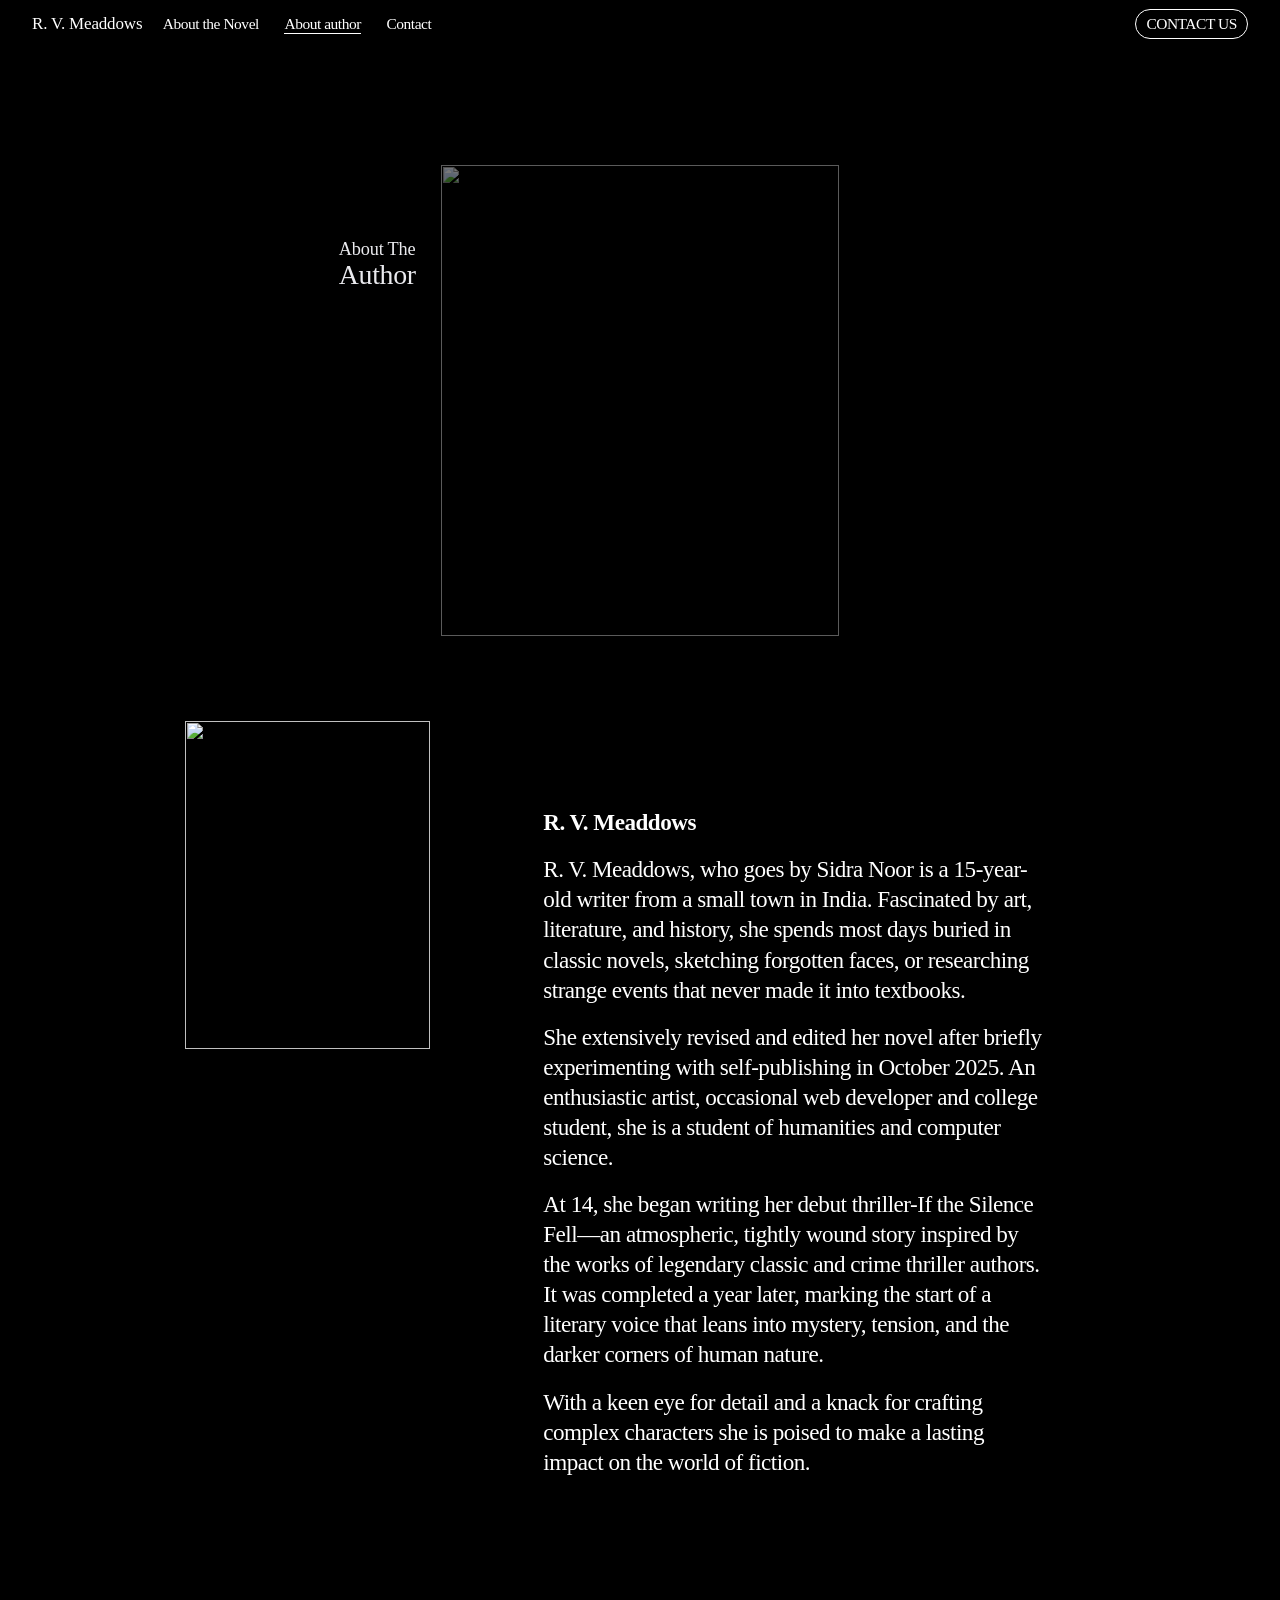
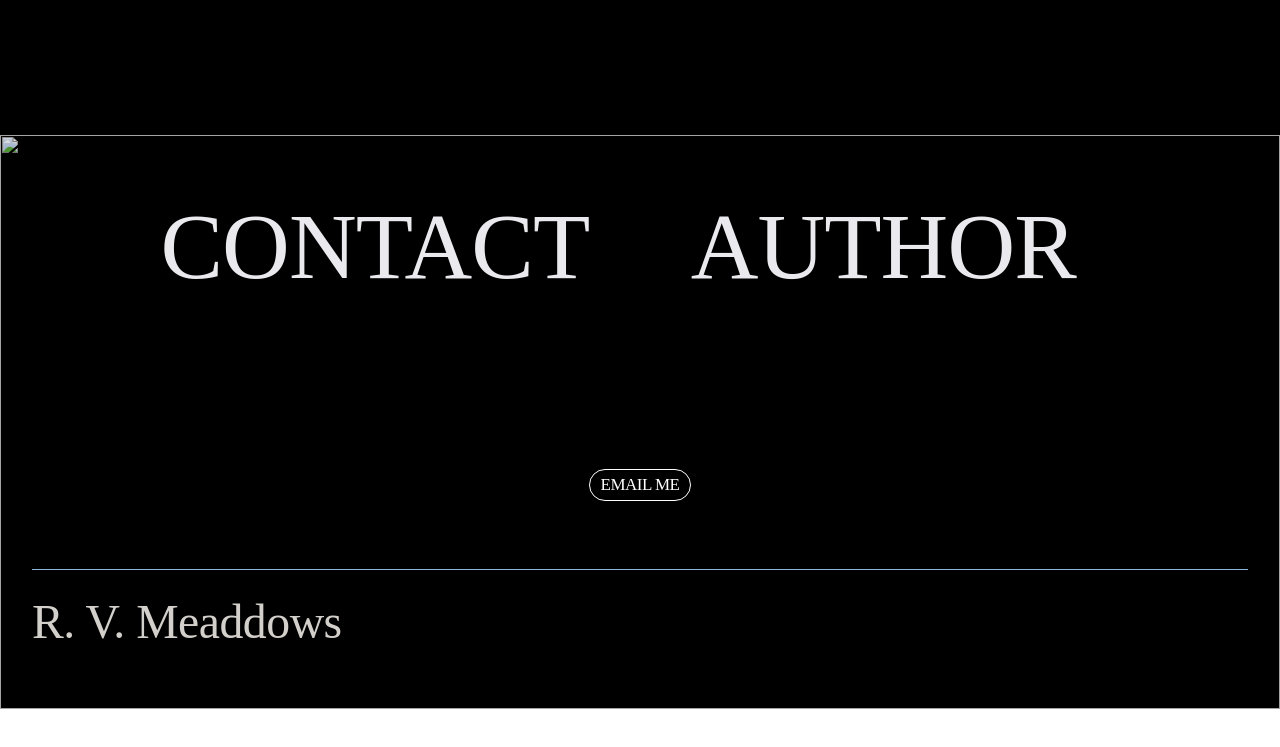
==== About The Author — R. V. Meaddows.html @ 3643cfd2 "Add files via upload" ====
<!DOCTYPE html>
<!-- saved from url=(0014)about:internet -->
<html xmlns:og="http://opengraphprotocol.org/schema/" xmlns:fb="http://www.facebook.com/2008/fbml" lang="en-US" class="yui3-js-enabled js flexbox canvas canvastext webgl no-touch hashchange history draganddrop rgba hsla multiplebgs backgroundsize borderimage borderradius boxshadow textshadow opacity cssanimations csscolumns cssgradients cssreflections csstransforms no-csstransforms3d csstransitions video audio svg inlinesvg svgclippaths" style="scroll-behavior: smooth;"><head><meta http-equiv="Content-Type" content="text/html; charset=UTF-8">
    <meta http-equiv="X-UA-Compatible" content="IE=edge,chrome=1">
    <meta name="viewport" content="width=device-width, initial-scale=1">
    <!-- This is Squarespace. --><!-- rvmeaddows -->
<!--<base href="">--><base href=".">

<title>About The Author — R. V. Meaddows</title>
<meta http-equiv="Accept-CH" content="Sec-CH-UA-Platform-Version, Sec-CH-UA-Model"><link rel="icon" type="image/x-icon" href="https://assets.squarespace.com/universal/default-favicon.ico">
<link rel="canonical" href="https://rvmeaddows.squarespace.com/about">
<meta property="og:site_name" content="R. V. Meaddows">
<meta property="og:title" content="About The Author — R. V. Meaddows">
<meta property="og:url" content="https://rvmeaddows.squarespace.com/about">
<meta property="og:type" content="website">
<meta itemprop="name" content="About The Author — R. V. Meaddows">
<meta itemprop="url" content="https://rvmeaddows.squarespace.com/about">
<meta name="twitter:title" content="About The Author — R. V. Meaddows">
<meta name="twitter:url" content="https://rvmeaddows.squarespace.com/about">
<meta name="twitter:card" content="summary">
<meta name="description" content="">
<link rel="preconnect" href="https://images.squarespace-cdn.com/">
<link rel="preconnect" href="https://fonts.gstatic.com/" crossorigin="">
<link rel="stylesheet" href="./About The Author — R. V. Meaddows_files/css2"><script type="text/javascript" crossorigin="anonymous" defer="true" nomodule="nomodule" src="./About The Author — R. V. Meaddows_files/legacy.js.download"></script>
<script type="text/javascript" crossorigin="anonymous" defer="true" src="./About The Author — R. V. Meaddows_files/modern.js.download"></script>
<script data-name="static-context">Static = window.Static || {}; Static.SQUARESPACE_CONTEXT = {"betaFeatureFlags":["nested_categories","enable_form_submission_trigger","scripts_defer","supports_versioned_template_assets","campaigns_import_discounts","output_template_css_assets","campaigns_discount_section_in_blasts","campaigns_thumbnail_layout","i18n_beta_website_locales","enable_modernized_pdp_m3_layout_ux","campaigns_table_v2","enable_modernized_pdp_m3_fluid","marketing_landing_page","modernized-pdp-m2-enabled","contacts_and_campaigns_redesign","override_block_styles","campaigns_discount_section_in_automations","member_areas_feature","campaigns_merch_state","campaigns_new_image_layout_picker","new_stacked_index","marketing_automations"],"facebookAppId":"314192535267336","facebookApiVersion":"v6.0","rollups":{"squarespace-announcement-bar":{"js":"//assets.squarespace.com/universal/scripts-compressed/announcement-bar-87bfd7a3221d88fc-min.en-US.js"},"squarespace-audio-player":{"css":"//assets.squarespace.com/universal/styles-compressed/audio-player-b05f5197a871c566-min.en-US.css","js":"//assets.squarespace.com/universal/scripts-compressed/audio-player-f7e80bb3a7e9cfbd-min.en-US.js"},"squarespace-blog-collection-list":{"css":"//assets.squarespace.com/universal/styles-compressed/blog-collection-list-b4046463b72f34e2-min.en-US.css","js":"//assets.squarespace.com/universal/scripts-compressed/blog-collection-list-fb4a5f856eddb4ac-min.en-US.js"},"squarespace-calendar-block-renderer":{"css":"//assets.squarespace.com/universal/styles-compressed/calendar-block-renderer-c3fef2a497c8e56b-min.en-US.css","js":"//assets.squarespace.com/universal/scripts-compressed/calendar-block-renderer-752ee38470f0c137-min.en-US.js"},"squarespace-chartjs-helpers":{"css":"//assets.squarespace.com/universal/styles-compressed/chartjs-helpers-96b256171ee039c1-min.en-US.css","js":"//assets.squarespace.com/universal/scripts-compressed/chartjs-helpers-b23769aeadd98d77-min.en-US.js"},"squarespace-comments":{"css":"//assets.squarespace.com/universal/styles-compressed/comments-21defa1a58e2341e-min.en-US.css","js":"//assets.squarespace.com/universal/scripts-compressed/comments-100bdb6d1c7e8d69-min.en-US.js"},"squarespace-custom-css-popup":{"css":"//assets.squarespace.com/universal/styles-compressed/custom-css-popup-911cc892f1acc294-min.en-US.css","js":"//assets.squarespace.com/universal/scripts-compressed/custom-css-popup-9dad469adb0e82df-min.en-US.js"},"squarespace-dialog":{"css":"//assets.squarespace.com/universal/styles-compressed/dialog-86aacd645d83874c-min.en-US.css","js":"//assets.squarespace.com/universal/scripts-compressed/dialog-044a86cf3fe8db6b-min.en-US.js"},"squarespace-events-collection":{"css":"//assets.squarespace.com/universal/styles-compressed/events-collection-c3fef2a497c8e56b-min.en-US.css","js":"//assets.squarespace.com/universal/scripts-compressed/events-collection-9ff81a33cbace009-min.en-US.js"},"squarespace-form-rendering-utils":{"js":"//assets.squarespace.com/universal/scripts-compressed/form-rendering-utils-d2ff8cf2917d8930-min.en-US.js"},"squarespace-forms":{"css":"//assets.squarespace.com/universal/styles-compressed/forms-0afd3c6ac30bbab1-min.en-US.css","js":"//assets.squarespace.com/universal/scripts-compressed/forms-72bd86b5aedf70a4-min.en-US.js"},"squarespace-gallery-collection-list":{"css":"//assets.squarespace.com/universal/styles-compressed/gallery-collection-list-b4046463b72f34e2-min.en-US.css","js":"//assets.squarespace.com/universal/scripts-compressed/gallery-collection-list-f90d07b3ccceb8ac-min.en-US.js"},"squarespace-image-zoom":{"css":"//assets.squarespace.com/universal/styles-compressed/image-zoom-b4046463b72f34e2-min.en-US.css","js":"//assets.squarespace.com/universal/scripts-compressed/image-zoom-0f65b0c47fad254a-min.en-US.js"},"squarespace-pinterest":{"css":"//assets.squarespace.com/universal/styles-compressed/pinterest-b4046463b72f34e2-min.en-US.css","js":"//assets.squarespace.com/universal/scripts-compressed/pinterest-d465de0b85735ab8-min.en-US.js"},"squarespace-popup-overlay":{"css":"//assets.squarespace.com/universal/styles-compressed/popup-overlay-b742b752f5880972-min.en-US.css","js":"//assets.squarespace.com/universal/scripts-compressed/popup-overlay-94a735977e264bd5-min.en-US.js"},"squarespace-product-quick-view":{"css":"//assets.squarespace.com/universal/styles-compressed/product-quick-view-0afd3c6ac30bbab1-min.en-US.css","js":"//assets.squarespace.com/universal/scripts-compressed/product-quick-view-806e4fff71b9f439-min.en-US.js"},"squarespace-products-collection-item-v2":{"css":"//assets.squarespace.com/universal/styles-compressed/products-collection-item-v2-b4046463b72f34e2-min.en-US.css","js":"//assets.squarespace.com/universal/scripts-compressed/products-collection-item-v2-078b5a9f44016730-min.en-US.js"},"squarespace-products-collection-list-v2":{"css":"//assets.squarespace.com/universal/styles-compressed/products-collection-list-v2-b4046463b72f34e2-min.en-US.css","js":"//assets.squarespace.com/universal/scripts-compressed/products-collection-list-v2-4b1af00270c05176-min.en-US.js"},"squarespace-search-page":{"css":"//assets.squarespace.com/universal/styles-compressed/search-page-90a67fc09b9b32c6-min.en-US.css","js":"//assets.squarespace.com/universal/scripts-compressed/search-page-da855d264706aef2-min.en-US.js"},"squarespace-search-preview":{"js":"//assets.squarespace.com/universal/scripts-compressed/search-preview-3efa10ac0576fc37-min.en-US.js"},"squarespace-simple-liking":{"css":"//assets.squarespace.com/universal/styles-compressed/simple-liking-701bf8bbc05ec6aa-min.en-US.css","js":"//assets.squarespace.com/universal/scripts-compressed/simple-liking-fbff02ea9bfd525d-min.en-US.js"},"squarespace-social-buttons":{"css":"//assets.squarespace.com/universal/styles-compressed/social-buttons-95032e5fa98e47a5-min.en-US.css","js":"//assets.squarespace.com/universal/scripts-compressed/social-buttons-f27ec58e4c4f5327-min.en-US.js"},"squarespace-tourdates":{"css":"//assets.squarespace.com/universal/styles-compressed/tourdates-b4046463b72f34e2-min.en-US.css","js":"//assets.squarespace.com/universal/scripts-compressed/tourdates-5e7c4f76175cc5da-min.en-US.js"},"squarespace-website-overlays-manager":{"css":"//assets.squarespace.com/universal/styles-compressed/website-overlays-manager-07ea5a4e004e6710-min.en-US.css","js":"//assets.squarespace.com/universal/scripts-compressed/website-overlays-manager-3cc0cfe5e75f993a-min.en-US.js"}},"pageType":2,"website":{"id":"6a0d3cf331411f264aa30feb","identifier":"rvmeaddows","websiteType":1,"contentModifiedOn":1779265908626,"cloneable":false,"hasBeenCloneable":false,"siteStatus":{},"language":"en-US","translationLocale":"en-US","formattingLocale":"en-US","timeZone":"Asia/Kolkata","machineTimeZoneOffset":19800000,"timeZoneOffset":19800000,"timeZoneAbbr":"IST","siteTitle":"R. V. Meaddows","fullSiteTitle":"About The Author \u2014 R. V. Meaddows","siteDescription":"","shareButtonOptions":{"6":true,"2":true,"3":true,"4":true,"8":true,"7":true,"1":true},"authenticUrl":"https://rvmeaddows.squarespace.com","internalUrl":"https://rvmeaddows.squarespace.com","baseUrl":"https://rvmeaddows.squarespace.com","sslSetting":3,"isHstsEnabled":true,"typekitId":"","statsMigrated":false,"imageMetadataProcessingEnabled":false,"screenshotId":"a03391479beb22531c673245b988f085d2c297f1ae5dd67f9457ff44f0fc0309","captchaSettings":{"enabledForDonations":false},"showOwnerLogin":false},"websiteSettings":{"id":"6a0d3cf331411f264aa30fee","websiteId":"6a0d3cf331411f264aa30feb","subjects":[],"country":"IN","state":"UK","simpleLikingEnabled":true,"mobileInfoBarSettings":{"isContactEmailEnabled":false,"isContactPhoneNumberEnabled":false,"isLocationEnabled":false,"isBusinessHoursEnabled":false},"announcementBarSettings":{},"commentLikesAllowed":true,"commentAnonAllowed":true,"commentThreaded":true,"commentApprovalRequired":false,"commentAvatarsOn":true,"commentSortType":2,"commentFlagThreshold":0,"commentFlagsAllowed":true,"commentEnableByDefault":true,"commentDisableAfterDaysDefault":0,"disqusShortname":"","commentsEnabled":false,"storeSettings":{"returnPolicy":null,"termsOfService":null,"privacyPolicy":null,"expressCheckout":false,"continueShoppingLinkUrl":"/","useLightCart":false,"showNoteField":false,"shippingCountryDefaultValue":"US","billToShippingDefaultValue":false,"showShippingPhoneNumber":true,"isShippingPhoneRequired":false,"showBillingPhoneNumber":true,"isBillingPhoneRequired":false,"currenciesSupported":["USD","CAD","GBP","AUD","EUR","CHF","NOK","SEK","DKK","NZD","SGD","MXN","HKD","CZK","ILS","MYR","RUB","PHP","PLN","THB","BRL","ARS","COP","IDR","INR","JPY","ZAR","KRW"],"defaultCurrency":"USD","selectedCurrency":"INR","measurementStandard":1,"showCustomCheckoutForm":false,"checkoutPageMarketingOptInEnabled":true,"enableMailingListOptInByDefault":false,"sameAsRetailLocation":false,"merchandisingSettings":{"scarcityEnabledOnProductItems":false,"scarcityEnabledOnProductBlocks":false,"scarcityMessageType":"DEFAULT_SCARCITY_MESSAGE","scarcityThreshold":10,"multipleQuantityAllowedForServices":true,"restockNotificationsEnabled":false,"restockNotificationsMailingListSignUpEnabled":false,"relatedProductsEnabled":false,"relatedProductsOrdering":"random","soldOutVariantsDropdownDisabled":false,"productComposerOptedIn":false,"productComposerABTestOptedOut":false,"productReviewsEnabled":false},"minimumOrderSubtotalEnabled":false,"minimumOrderSubtotal":{"currency":"INR","value":"0.00"},"addToCartConfirmationType":2,"isLive":false,"multipleQuantityAllowedForServices":true},"useEscapeKeyToLogin":false,"ssBadgeType":1,"ssBadgePosition":4,"ssBadgeVisibility":1,"ssBadgeDevices":1,"pinterestOverlayOptions":{"mode":"disabled"},"userAccountsSettings":{"loginAllowed":true,"signupAllowed":true}},"cookieSettings":{"isCookieBannerEnabled":false,"isRestrictiveCookiePolicyEnabled":false,"cookieBannerText":"","cookieBannerTheme":"","cookieBannerVariant":"","cookieBannerPosition":"","cookieBannerCtaVariant":"","cookieBannerCtaText":"","cookieBannerAcceptType":"OPT_IN","cookieBannerOptOutCtaText":"","cookieBannerHasOptOut":false,"cookieBannerHasManageCookies":true,"cookieBannerManageCookiesLabel":"","cookieBannerSavedPreferencesText":"","cookieBannerSavedPreferencesLayout":"PILL"},"websiteCloneable":false,"collection":{"title":"About The Author","id":"6a0d3cf431411f264aa3109b","fullUrl":"/about","type":10,"permissionType":1},"subscribed":false,"appDomain":"squarespace.com","templateTweakable":true,"tweakJSON":{"form-use-theme-colors":"true","header-logo-height":"58px","header-mobile-logo-max-height":"30px","header-vert-padding":"0.7vw","header-width":"Full","maxPageWidth":"1800px","mobile-header-vert-padding":"2.3vw","pagePadding":"2.5vw","tweak-blog-alternating-side-by-side-image-aspect-ratio":"1:1 Square","tweak-blog-alternating-side-by-side-image-spacing":"6%","tweak-blog-alternating-side-by-side-meta-spacing":"20px","tweak-blog-alternating-side-by-side-primary-meta":"Categories","tweak-blog-alternating-side-by-side-read-more-spacing":"20px","tweak-blog-alternating-side-by-side-secondary-meta":"Date","tweak-blog-basic-grid-columns":"2","tweak-blog-basic-grid-image-aspect-ratio":"3:2 Standard","tweak-blog-basic-grid-image-spacing":"20px","tweak-blog-basic-grid-meta-spacing":"10px","tweak-blog-basic-grid-primary-meta":"Date","tweak-blog-basic-grid-read-more-spacing":"20px","tweak-blog-basic-grid-secondary-meta":"Categories","tweak-blog-item-custom-width":"75","tweak-blog-item-show-author-profile":"false","tweak-blog-item-width":"Medium","tweak-blog-masonry-columns":"2","tweak-blog-masonry-horizontal-spacing":"30px","tweak-blog-masonry-image-spacing":"20px","tweak-blog-masonry-meta-spacing":"20px","tweak-blog-masonry-primary-meta":"Categories","tweak-blog-masonry-read-more-spacing":"20px","tweak-blog-masonry-secondary-meta":"Date","tweak-blog-masonry-vertical-spacing":"30px","tweak-blog-side-by-side-image-aspect-ratio":"1:1 Square","tweak-blog-side-by-side-image-spacing":"6%","tweak-blog-side-by-side-meta-spacing":"20px","tweak-blog-side-by-side-primary-meta":"Categories","tweak-blog-side-by-side-read-more-spacing":"20px","tweak-blog-side-by-side-secondary-meta":"Date","tweak-blog-single-column-image-spacing":"50px","tweak-blog-single-column-meta-spacing":"0px","tweak-blog-single-column-primary-meta":"Date","tweak-blog-single-column-read-more-spacing":"0px","tweak-blog-single-column-secondary-meta":"Categories","tweak-events-stacked-show-thumbnails":"true","tweak-events-stacked-thumbnail-size":"3:2 Standard","tweak-fixed-header":"false","tweak-fixed-header-style":"Basic","tweak-global-animations-animation-curve":"ease","tweak-global-animations-animation-delay":"0.1s","tweak-global-animations-animation-duration":"0.1s","tweak-global-animations-animation-style":"fade","tweak-global-animations-animation-type":"none","tweak-global-animations-complexity-level":"detailed","tweak-global-animations-enabled":"false","tweak-portfolio-grid-basic-custom-height":"50","tweak-portfolio-grid-overlay-custom-height":"50","tweak-portfolio-hover-follow-acceleration":"10%","tweak-portfolio-hover-follow-animation-duration":"Fast","tweak-portfolio-hover-follow-animation-type":"Fade","tweak-portfolio-hover-follow-delimiter":"Bullet","tweak-portfolio-hover-follow-front":"false","tweak-portfolio-hover-follow-layout":"Inline","tweak-portfolio-hover-follow-size":"50","tweak-portfolio-hover-follow-text-spacing-x":"1.5","tweak-portfolio-hover-follow-text-spacing-y":"1.5","tweak-portfolio-hover-static-animation-duration":"Fast","tweak-portfolio-hover-static-animation-type":"Fade","tweak-portfolio-hover-static-delimiter":"Hyphen","tweak-portfolio-hover-static-front":"true","tweak-portfolio-hover-static-layout":"Inline","tweak-portfolio-hover-static-size":"50","tweak-portfolio-hover-static-text-spacing-x":"1.5","tweak-portfolio-hover-static-text-spacing-y":"1.5","tweak-portfolio-index-background-animation-duration":"Medium","tweak-portfolio-index-background-animation-type":"Fade","tweak-portfolio-index-background-custom-height":"50","tweak-portfolio-index-background-delimiter":"None","tweak-portfolio-index-background-height":"Large","tweak-portfolio-index-background-horizontal-alignment":"Center","tweak-portfolio-index-background-link-format":"Stacked","tweak-portfolio-index-background-persist":"false","tweak-portfolio-index-background-vertical-alignment":"Middle","tweak-portfolio-index-background-width":"Full","tweak-transparent-header":"true"},"templateId":"5c5a519771c10ba3470d8101","templateVersion":"7.1","pageFeatures":[1,2,4],"gmRenderKey":"QUl6YVN5Q0JUUk9xNkx1dkZfSUUxcjQ2LVQ0QWVUU1YtMGQ3bXk4","templateScriptsRootUrl":"https://static1.squarespace.com/static/vta/5c5a519771c10ba3470d8101/scripts/","impersonatedSession":false,"tzData":{"zones":[[330,null,"IST",null]],"rules":{}},"showAnnouncementBar":false,"recaptchaEnterpriseContext":{"recaptchaEnterpriseSiteKey":"6LdDFQwjAAAAAPigEvvPgEVbb7QBm-TkVJdDTlAv"},"i18nContext":{"timeZoneData":{"id":"Asia/Kolkata","name":"India Standard Time"}},"env":"PRODUCTION","visitorFormContext":{"formFieldFormats":{"countries":[{"name":"Afghanistan","code":"AF","phoneCode":"+93"},{"name":"\u00C5land Islands","code":"AX","phoneCode":"+358"},{"name":"Albania","code":"AL","phoneCode":"+355"},{"name":"Algeria","code":"DZ","phoneCode":"+213"},{"name":"American Samoa","code":"AS","phoneCode":"+1"},{"name":"Andorra","code":"AD","phoneCode":"+376"},{"name":"Angola","code":"AO","phoneCode":"+244"},{"name":"Anguilla","code":"AI","phoneCode":"+1"},{"name":"Antigua & Barbuda","code":"AG","phoneCode":"+1"},{"name":"Argentina","code":"AR","phoneCode":"+54"},{"name":"Armenia","code":"AM","phoneCode":"+374"},{"name":"Aruba","code":"AW","phoneCode":"+297"},{"name":"Ascension Island","code":"AC","phoneCode":"+247"},{"name":"Australia","code":"AU","phoneCode":"+61"},{"name":"Austria","code":"AT","phoneCode":"+43"},{"name":"Azerbaijan","code":"AZ","phoneCode":"+994"},{"name":"Bahamas","code":"BS","phoneCode":"+1"},{"name":"Bahrain","code":"BH","phoneCode":"+973"},{"name":"Bangladesh","code":"BD","phoneCode":"+880"},{"name":"Barbados","code":"BB","phoneCode":"+1"},{"name":"Belarus","code":"BY","phoneCode":"+375"},{"name":"Belgium","code":"BE","phoneCode":"+32"},{"name":"Belize","code":"BZ","phoneCode":"+501"},{"name":"Benin","code":"BJ","phoneCode":"+229"},{"name":"Bermuda","code":"BM","phoneCode":"+1"},{"name":"Bhutan","code":"BT","phoneCode":"+975"},{"name":"Bolivia","code":"BO","phoneCode":"+591"},{"name":"Bosnia & Herzegovina","code":"BA","phoneCode":"+387"},{"name":"Botswana","code":"BW","phoneCode":"+267"},{"name":"Brazil","code":"BR","phoneCode":"+55"},{"name":"British Indian Ocean Territory","code":"IO","phoneCode":"+246"},{"name":"British Virgin Islands","code":"VG","phoneCode":"+1"},{"name":"Brunei","code":"BN","phoneCode":"+673"},{"name":"Bulgaria","code":"BG","phoneCode":"+359"},{"name":"Burkina Faso","code":"BF","phoneCode":"+226"},{"name":"Burundi","code":"BI","phoneCode":"+257"},{"name":"Cambodia","code":"KH","phoneCode":"+855"},{"name":"Cameroon","code":"CM","phoneCode":"+237"},{"name":"Canada","code":"CA","phoneCode":"+1"},{"name":"Cape Verde","code":"CV","phoneCode":"+238"},{"name":"Caribbean Netherlands","code":"BQ","phoneCode":"+599"},{"name":"Cayman Islands","code":"KY","phoneCode":"+1"},{"name":"Central African Republic","code":"CF","phoneCode":"+236"},{"name":"Chad","code":"TD","phoneCode":"+235"},{"name":"Chile","code":"CL","phoneCode":"+56"},{"name":"China","code":"CN","phoneCode":"+86"},{"name":"Christmas Island","code":"CX","phoneCode":"+61"},{"name":"Cocos (Keeling) Islands","code":"CC","phoneCode":"+61"},{"name":"Colombia","code":"CO","phoneCode":"+57"},{"name":"Comoros","code":"KM","phoneCode":"+269"},{"name":"Congo - Brazzaville","code":"CG","phoneCode":"+242"},{"name":"Congo - Kinshasa","code":"CD","phoneCode":"+243"},{"name":"Cook Islands","code":"CK","phoneCode":"+682"},{"name":"Costa Rica","code":"CR","phoneCode":"+506"},{"name":"C\u00F4te d\u2019Ivoire","code":"CI","phoneCode":"+225"},{"name":"Croatia","code":"HR","phoneCode":"+385"},{"name":"Cuba","code":"CU","phoneCode":"+53"},{"name":"Cura\u00E7ao","code":"CW","phoneCode":"+599"},{"name":"Cyprus","code":"CY","phoneCode":"+357"},{"name":"Czechia","code":"CZ","phoneCode":"+420"},{"name":"Denmark","code":"DK","phoneCode":"+45"},{"name":"Djibouti","code":"DJ","phoneCode":"+253"},{"name":"Dominica","code":"DM","phoneCode":"+1"},{"name":"Dominican Republic","code":"DO","phoneCode":"+1"},{"name":"Ecuador","code":"EC","phoneCode":"+593"},{"name":"Egypt","code":"EG","phoneCode":"+20"},{"name":"El Salvador","code":"SV","phoneCode":"+503"},{"name":"Equatorial Guinea","code":"GQ","phoneCode":"+240"},{"name":"Eritrea","code":"ER","phoneCode":"+291"},{"name":"Estonia","code":"EE","phoneCode":"+372"},{"name":"Eswatini","code":"SZ","phoneCode":"+268"},{"name":"Ethiopia","code":"ET","phoneCode":"+251"},{"name":"Falkland Islands","code":"FK","phoneCode":"+500"},{"name":"Faroe Islands","code":"FO","phoneCode":"+298"},{"name":"Fiji","code":"FJ","phoneCode":"+679"},{"name":"Finland","code":"FI","phoneCode":"+358"},{"name":"France","code":"FR","phoneCode":"+33"},{"name":"French Guiana","code":"GF","phoneCode":"+594"},{"name":"French Polynesia","code":"PF","phoneCode":"+689"},{"name":"Gabon","code":"GA","phoneCode":"+241"},{"name":"Gambia","code":"GM","phoneCode":"+220"},{"name":"Georgia","code":"GE","phoneCode":"+995"},{"name":"Germany","code":"DE","phoneCode":"+49"},{"name":"Ghana","code":"GH","phoneCode":"+233"},{"name":"Gibraltar","code":"GI","phoneCode":"+350"},{"name":"Greece","code":"GR","phoneCode":"+30"},{"name":"Greenland","code":"GL","phoneCode":"+299"},{"name":"Grenada","code":"GD","phoneCode":"+1"},{"name":"Guadeloupe","code":"GP","phoneCode":"+590"},{"name":"Guam","code":"GU","phoneCode":"+1"},{"name":"Guatemala","code":"GT","phoneCode":"+502"},{"name":"Guernsey","code":"GG","phoneCode":"+44"},{"name":"Guinea","code":"GN","phoneCode":"+224"},{"name":"Guinea-Bissau","code":"GW","phoneCode":"+245"},{"name":"Guyana","code":"GY","phoneCode":"+592"},{"name":"Haiti","code":"HT","phoneCode":"+509"},{"name":"Honduras","code":"HN","phoneCode":"+504"},{"name":"Hong Kong SAR China","code":"HK","phoneCode":"+852"},{"name":"Hungary","code":"HU","phoneCode":"+36"},{"name":"Iceland","code":"IS","phoneCode":"+354"},{"name":"India","code":"IN","phoneCode":"+91"},{"name":"Indonesia","code":"ID","phoneCode":"+62"},{"name":"Iran","code":"IR","phoneCode":"+98"},{"name":"Iraq","code":"IQ","phoneCode":"+964"},{"name":"Ireland","code":"IE","phoneCode":"+353"},{"name":"Isle of Man","code":"IM","phoneCode":"+44"},{"name":"Israel","code":"IL","phoneCode":"+972"},{"name":"Italy","code":"IT","phoneCode":"+39"},{"name":"Jamaica","code":"JM","phoneCode":"+1"},{"name":"Japan","code":"JP","phoneCode":"+81"},{"name":"Jersey","code":"JE","phoneCode":"+44"},{"name":"Jordan","code":"JO","phoneCode":"+962"},{"name":"Kazakhstan","code":"KZ","phoneCode":"+7"},{"name":"Kenya","code":"KE","phoneCode":"+254"},{"name":"Kiribati","code":"KI","phoneCode":"+686"},{"name":"Kosovo","code":"XK","phoneCode":"+383"},{"name":"Kuwait","code":"KW","phoneCode":"+965"},{"name":"Kyrgyzstan","code":"KG","phoneCode":"+996"},{"name":"Laos","code":"LA","phoneCode":"+856"},{"name":"Latvia","code":"LV","phoneCode":"+371"},{"name":"Lebanon","code":"LB","phoneCode":"+961"},{"name":"Lesotho","code":"LS","phoneCode":"+266"},{"name":"Liberia","code":"LR","phoneCode":"+231"},{"name":"Libya","code":"LY","phoneCode":"+218"},{"name":"Liechtenstein","code":"LI","phoneCode":"+423"},{"name":"Lithuania","code":"LT","phoneCode":"+370"},{"name":"Luxembourg","code":"LU","phoneCode":"+352"},{"name":"Macao SAR China","code":"MO","phoneCode":"+853"},{"name":"Madagascar","code":"MG","phoneCode":"+261"},{"name":"Malawi","code":"MW","phoneCode":"+265"},{"name":"Malaysia","code":"MY","phoneCode":"+60"},{"name":"Maldives","code":"MV","phoneCode":"+960"},{"name":"Mali","code":"ML","phoneCode":"+223"},{"name":"Malta","code":"MT","phoneCode":"+356"},{"name":"Marshall Islands","code":"MH","phoneCode":"+692"},{"name":"Martinique","code":"MQ","phoneCode":"+596"},{"name":"Mauritania","code":"MR","phoneCode":"+222"},{"name":"Mauritius","code":"MU","phoneCode":"+230"},{"name":"Mayotte","code":"YT","phoneCode":"+262"},{"name":"Mexico","code":"MX","phoneCode":"+52"},{"name":"Micronesia","code":"FM","phoneCode":"+691"},{"name":"Moldova","code":"MD","phoneCode":"+373"},{"name":"Monaco","code":"MC","phoneCode":"+377"},{"name":"Mongolia","code":"MN","phoneCode":"+976"},{"name":"Montenegro","code":"ME","phoneCode":"+382"},{"name":"Montserrat","code":"MS","phoneCode":"+1"},{"name":"Morocco","code":"MA","phoneCode":"+212"},{"name":"Mozambique","code":"MZ","phoneCode":"+258"},{"name":"Myanmar (Burma)","code":"MM","phoneCode":"+95"},{"name":"Namibia","code":"NA","phoneCode":"+264"},{"name":"Nauru","code":"NR","phoneCode":"+674"},{"name":"Nepal","code":"NP","phoneCode":"+977"},{"name":"Netherlands","code":"NL","phoneCode":"+31"},{"name":"New Caledonia","code":"NC","phoneCode":"+687"},{"name":"New Zealand","code":"NZ","phoneCode":"+64"},{"name":"Nicaragua","code":"NI","phoneCode":"+505"},{"name":"Niger","code":"NE","phoneCode":"+227"},{"name":"Nigeria","code":"NG","phoneCode":"+234"},{"name":"Niue","code":"NU","phoneCode":"+683"},{"name":"Norfolk Island","code":"NF","phoneCode":"+672"},{"name":"Northern Mariana Islands","code":"MP","phoneCode":"+1"},{"name":"North Korea","code":"KP","phoneCode":"+850"},{"name":"North Macedonia","code":"MK","phoneCode":"+389"},{"name":"Norway","code":"NO","phoneCode":"+47"},{"name":"Oman","code":"OM","phoneCode":"+968"},{"name":"Pakistan","code":"PK","phoneCode":"+92"},{"name":"Palau","code":"PW","phoneCode":"+680"},{"name":"Palestinian Territories","code":"PS","phoneCode":"+970"},{"name":"Panama","code":"PA","phoneCode":"+507"},{"name":"Papua New Guinea","code":"PG","phoneCode":"+675"},{"name":"Paraguay","code":"PY","phoneCode":"+595"},{"name":"Peru","code":"PE","phoneCode":"+51"},{"name":"Philippines","code":"PH","phoneCode":"+63"},{"name":"Poland","code":"PL","phoneCode":"+48"},{"name":"Portugal","code":"PT","phoneCode":"+351"},{"name":"Puerto Rico","code":"PR","phoneCode":"+1"},{"name":"Qatar","code":"QA","phoneCode":"+974"},{"name":"R\u00E9union","code":"RE","phoneCode":"+262"},{"name":"Romania","code":"RO","phoneCode":"+40"},{"name":"Russia","code":"RU","phoneCode":"+7"},{"name":"Rwanda","code":"RW","phoneCode":"+250"},{"name":"Samoa","code":"WS","phoneCode":"+685"},{"name":"San Marino","code":"SM","phoneCode":"+378"},{"name":"S\u00E3o Tom\u00E9 & Pr\u00EDncipe","code":"ST","phoneCode":"+239"},{"name":"Saudi Arabia","code":"SA","phoneCode":"+966"},{"name":"Senegal","code":"SN","phoneCode":"+221"},{"name":"Serbia","code":"RS","phoneCode":"+381"},{"name":"Seychelles","code":"SC","phoneCode":"+248"},{"name":"Sierra Leone","code":"SL","phoneCode":"+232"},{"name":"Singapore","code":"SG","phoneCode":"+65"},{"name":"Sint Maarten","code":"SX","phoneCode":"+1"},{"name":"Slovakia","code":"SK","phoneCode":"+421"},{"name":"Slovenia","code":"SI","phoneCode":"+386"},{"name":"Solomon Islands","code":"SB","phoneCode":"+677"},{"name":"Somalia","code":"SO","phoneCode":"+252"},{"name":"South Africa","code":"ZA","phoneCode":"+27"},{"name":"South Korea","code":"KR","phoneCode":"+82"},{"name":"South Sudan","code":"SS","phoneCode":"+211"},{"name":"Spain","code":"ES","phoneCode":"+34"},{"name":"Sri Lanka","code":"LK","phoneCode":"+94"},{"name":"St. Barth\u00E9lemy","code":"BL","phoneCode":"+590"},{"name":"St. Helena","code":"SH","phoneCode":"+290"},{"name":"St. Kitts & Nevis","code":"KN","phoneCode":"+1"},{"name":"St. Lucia","code":"LC","phoneCode":"+1"},{"name":"St. Martin","code":"MF","phoneCode":"+590"},{"name":"St. Pierre & Miquelon","code":"PM","phoneCode":"+508"},{"name":"St. Vincent & Grenadines","code":"VC","phoneCode":"+1"},{"name":"Sudan","code":"SD","phoneCode":"+249"},{"name":"Suriname","code":"SR","phoneCode":"+597"},{"name":"Svalbard & Jan Mayen","code":"SJ","phoneCode":"+47"},{"name":"Sweden","code":"SE","phoneCode":"+46"},{"name":"Switzerland","code":"CH","phoneCode":"+41"},{"name":"Syria","code":"SY","phoneCode":"+963"},{"name":"Taiwan","code":"TW","phoneCode":"+886"},{"name":"Tajikistan","code":"TJ","phoneCode":"+992"},{"name":"Tanzania","code":"TZ","phoneCode":"+255"},{"name":"Thailand","code":"TH","phoneCode":"+66"},{"name":"Timor-Leste","code":"TL","phoneCode":"+670"},{"name":"Togo","code":"TG","phoneCode":"+228"},{"name":"Tokelau","code":"TK","phoneCode":"+690"},{"name":"Tonga","code":"TO","phoneCode":"+676"},{"name":"Trinidad & Tobago","code":"TT","phoneCode":"+1"},{"name":"Tristan da Cunha","code":"TA","phoneCode":"+290"},{"name":"Tunisia","code":"TN","phoneCode":"+216"},{"name":"T\u00FCrkiye","code":"TR","phoneCode":"+90"},{"name":"Turkmenistan","code":"TM","phoneCode":"+993"},{"name":"Turks & Caicos Islands","code":"TC","phoneCode":"+1"},{"name":"Tuvalu","code":"TV","phoneCode":"+688"},{"name":"U.S. Virgin Islands","code":"VI","phoneCode":"+1"},{"name":"Uganda","code":"UG","phoneCode":"+256"},{"name":"Ukraine","code":"UA","phoneCode":"+380"},{"name":"United Arab Emirates","code":"AE","phoneCode":"+971"},{"name":"United Kingdom","code":"GB","phoneCode":"+44"},{"name":"United States","code":"US","phoneCode":"+1"},{"name":"Uruguay","code":"UY","phoneCode":"+598"},{"name":"Uzbekistan","code":"UZ","phoneCode":"+998"},{"name":"Vanuatu","code":"VU","phoneCode":"+678"},{"name":"Vatican City","code":"VA","phoneCode":"+39"},{"name":"Venezuela","code":"VE","phoneCode":"+58"},{"name":"Vietnam","code":"VN","phoneCode":"+84"},{"name":"Wallis & Futuna","code":"WF","phoneCode":"+681"},{"name":"Western Sahara","code":"EH","phoneCode":"+212"},{"name":"Yemen","code":"YE","phoneCode":"+967"},{"name":"Zambia","code":"ZM","phoneCode":"+260"},{"name":"Zimbabwe","code":"ZW","phoneCode":"+263"}],"initialPhoneFormat":{"id":0,"type":"PHONE_NUMBER","country":"IN","labelLocale":"en-US","fields":[{"type":"FIELD","label":"1","identifier":"1","length":3,"required":false,"metadata":{}},{"type":"SEPARATOR","label":" ","identifier":"Space","length":0,"required":false,"metadata":{}},{"type":"FIELD","label":"2","identifier":"2","length":3,"required":false,"metadata":{}},{"type":"SEPARATOR","label":" ","identifier":"Space","length":0,"required":false,"metadata":{}},{"type":"FIELD","label":"3","identifier":"3","length":3,"required":false,"metadata":{}},{"type":"SEPARATOR","label":" ","identifier":"Space","length":0,"required":false,"metadata":{}},{"type":"FIELD","label":"4","identifier":"4","length":11,"required":false,"metadata":{}}]},"initialNameOrder":"GIVEN_FIRST","initialAddressFormat":{"id":0,"type":"ADDRESS","country":"IN","labelLocale":"en","fields":[{"type":"FIELD","label":"Address Line 1","identifier":"Line1","length":0,"required":true,"metadata":{"autocomplete":"address-line1"}},{"type":"SEPARATOR","label":"\n","identifier":"Newline","length":0,"required":false,"metadata":{}},{"type":"FIELD","label":"Address Line 2","identifier":"Line2","length":0,"required":false,"metadata":{"autocomplete":"address-line2"}},{"type":"SEPARATOR","label":"\n","identifier":"Newline","length":0,"required":false,"metadata":{}},{"type":"FIELD","label":"City","identifier":"City","length":0,"required":true,"metadata":{"autocomplete":"address-level2"}},{"type":"SEPARATOR","label":" ","identifier":"Space","length":0,"required":false,"metadata":{}},{"type":"FIELD","label":"Pin","identifier":"Zip","length":0,"required":true,"metadata":{"autocomplete":"postal-code"}},{"type":"SEPARATOR","label":"\n","identifier":"Newline","length":0,"required":false,"metadata":{}},{"type":"FIELD","label":"State","identifier":"State","length":0,"required":true,"metadata":{"autocomplete":"address-level1"}}]}},"localizedStrings":{"validation":{"noValidSelection":"A valid selection must be made.","invalidUrl":"Must be a valid URL.","stringTooLong":"Value should have a length no longer than {0}.","containsInvalidKey":"{0} contains an invalid key.","invalidTwitterUsername":"Must be a valid Twitter username.","valueOutsideRange":"Value must be in the range {0} to {1}.","invalidPassword":"Passwords should not contain whitespace.","missingRequiredSubfields":"{0} is missing required subfields: {1}","invalidCurrency":"Currency value should be formatted like 1234 or 123.99.","invalidMapSize":"Value should contain exactly {0} elements.","subfieldsRequired":"All fields in {0} are required.","formSubmissionFailed":"Form submission failed. Review the following information: {0}.","invalidCountryCode":"Country code should have an optional plus and up to 4 digits.","invalidDate":"This is not a real date.","required":"{0} is required.","invalidStringLength":"Value should be {0} characters long.","invalidEmail":"Email addresses should follow the format user@domain.com.","invalidListLength":"Value should be {0} elements long.","allEmpty":"Please fill out at least one form field.","missingRequiredQuestion":"Missing a required question.","invalidQuestion":"Contained an invalid question.","captchaFailure":"Captcha validation failed. Please try again.","stringTooShort":"Value should have a length of at least {0}.","invalid":"{0} is not valid.","formErrors":"Form Errors","containsInvalidValue":"{0} contains an invalid value.","invalidUnsignedNumber":"Numbers must contain only digits and no other characters.","invalidName":"Valid names contain only letters, numbers, spaces, ', or - characters."},"submit":"Submit","status":{"title":"{@} Block","learnMore":"Learn more"},"name":{"firstName":"First Name","lastName":"Last Name"},"lightbox":{"openForm":"Open Form"},"likert":{"agree":"Agree","stronglyDisagree":"Strongly Disagree","disagree":"Disagree","stronglyAgree":"Strongly Agree","neutral":"Neutral"},"time":{"am":"AM","second":"Second","pm":"PM","minute":"Minute","amPm":"AM/PM","hour":"Hour"},"notFound":"Form not found.","date":{"yyyy":"YYYY","year":"Year","mm":"MM","day":"Day","month":"Month","dd":"DD"},"phone":{"country":"Country","number":"Number","prefix":"Prefix","areaCode":"Area Code","line":"Line"},"submitError":"Unable to submit form. Please try again later.","address":{"stateProvince":"State/Province","country":"Country","zipPostalCode":"Zip/Postal Code","address2":"Address 2","address1":"Address 1","city":"City"},"email":{"signUp":"Sign up for news and updates"},"required":"(required)","invalidData":"Invalid form data."}}};</script><script type="text/javascript">SQUARESPACE_ROLLUPS = {};</script>
<script>(function(rollups, name) { if (!rollups[name]) { rollups[name] = {}; } rollups[name].js = ["//assets.squarespace.com/universal/scripts-compressed/visitor-site-error-reporter-fdfb276a20173335-min.en-US.js"]; })(SQUARESPACE_ROLLUPS, 'squarespace-visitor_site_error_reporter');</script>
<script crossorigin="anonymous" src="./About The Author — R. V. Meaddows_files/visitor-site-error-reporter-fdfb276a20173335-min.en-US.js.download" defer=""></script><script>(function(rollups, name) { if (!rollups[name]) { rollups[name] = {}; } rollups[name].js = ["//assets.squarespace.com/universal/scripts-compressed/extract-css-runtime-cfc627e79152da6b-min.en-US.js"]; })(SQUARESPACE_ROLLUPS, 'squarespace-extract_css_runtime');</script>
<script crossorigin="anonymous" src="./About The Author — R. V. Meaddows_files/extract-css-runtime-cfc627e79152da6b-min.en-US.js.download" defer=""></script><script>(function(rollups, name) { if (!rollups[name]) { rollups[name] = {}; } rollups[name].js = ["//assets.squarespace.com/universal/scripts-compressed/extract-css-moment-js-vendor-bdf89e58ccd909c7-min.en-US.js"]; })(SQUARESPACE_ROLLUPS, 'squarespace-extract_css_moment_js_vendor');</script>
<script crossorigin="anonymous" src="./About The Author — R. V. Meaddows_files/extract-css-moment-js-vendor-bdf89e58ccd909c7-min.en-US.js.download" defer=""></script><script>(function(rollups, name) { if (!rollups[name]) { rollups[name] = {}; } rollups[name].js = ["//assets.squarespace.com/universal/scripts-compressed/cldr-resource-pack-a48347cd349e6bd9-min.en-US.js"]; })(SQUARESPACE_ROLLUPS, 'squarespace-cldr_resource_pack');</script>
<script crossorigin="anonymous" src="./About The Author — R. V. Meaddows_files/cldr-resource-pack-a48347cd349e6bd9-min.en-US.js.download" defer=""></script><script>(function(rollups, name) { if (!rollups[name]) { rollups[name] = {}; } rollups[name].js = ["//assets.squarespace.com/universal/scripts-compressed/common-vendors-stable-4924be797bc441f5-min.en-US.js"]; })(SQUARESPACE_ROLLUPS, 'squarespace-common_vendors_stable');</script>
<script crossorigin="anonymous" src="./About The Author — R. V. Meaddows_files/common-vendors-stable-4924be797bc441f5-min.en-US.js.download" defer=""></script><script>(function(rollups, name) { if (!rollups[name]) { rollups[name] = {}; } rollups[name].js = ["//assets.squarespace.com/universal/scripts-compressed/common-vendors-ea18abdbfb412d25-min.en-US.js"]; })(SQUARESPACE_ROLLUPS, 'squarespace-common_vendors');</script>
<script crossorigin="anonymous" src="./About The Author — R. V. Meaddows_files/common-vendors-ea18abdbfb412d25-min.en-US.js.download" defer=""></script><script>(function(rollups, name) { if (!rollups[name]) { rollups[name] = {}; } rollups[name].js = ["//assets.squarespace.com/universal/scripts-compressed/common-8d4ae2ea789e4a4b-min.en-US.js"]; })(SQUARESPACE_ROLLUPS, 'squarespace-common');</script>
<script crossorigin="anonymous" src="./About The Author — R. V. Meaddows_files/common-8d4ae2ea789e4a4b-min.en-US.js.download" defer=""></script><script>(function(rollups, name) { if (!rollups[name]) { rollups[name] = {}; } rollups[name].js = ["//assets.squarespace.com/universal/scripts-compressed/user-account-core-e959aec71c5bd42e-min.en-US.js"]; })(SQUARESPACE_ROLLUPS, 'squarespace-user_account_core');</script>
<script crossorigin="anonymous" src="./About The Author — R. V. Meaddows_files/user-account-core-e959aec71c5bd42e-min.en-US.js.download" defer=""></script><script>(function(rollups, name) { if (!rollups[name]) { rollups[name] = {}; } rollups[name].css = ["//assets.squarespace.com/universal/styles-compressed/user-account-core-e58e9701dc8c330e-min.en-US.css"]; })(SQUARESPACE_ROLLUPS, 'squarespace-user_account_core');</script>
<link rel="stylesheet" type="text/css" href="./About The Author — R. V. Meaddows_files/user-account-core-e58e9701dc8c330e-min.en-US.css"><script>(function(rollups, name) { if (!rollups[name]) { rollups[name] = {}; } rollups[name].js = ["//assets.squarespace.com/universal/scripts-compressed/performance-d6b310d97a1a902e-min.en-US.js"]; })(SQUARESPACE_ROLLUPS, 'squarespace-performance');</script>
<script crossorigin="anonymous" src="./About The Author — R. V. Meaddows_files/performance-d6b310d97a1a902e-min.en-US.js.download" defer=""></script><link rel="stylesheet" type="text/css" href="./About The Author — R. V. Meaddows_files/website.components.button.styles.css"><link rel="stylesheet" type="text/css" href="./About The Author — R. V. Meaddows_files/website.components.imageFluid.styles.css"><link rel="stylesheet" type="text/css" href="./About The Author — R. V. Meaddows_files/website.components.html.styles.css"><script defer="" src="./About The Author — R. V. Meaddows_files/image-effect-parallax.js.download"></script><script defer="" src="./About The Author — R. V. Meaddows_files/website.components.imageFluid.visitor.js.download"></script><script defer="" src="./About The Author — R. V. Meaddows_files/9882.js.download"></script><script defer="" src="./About The Author — R. V. Meaddows_files/website.components.imageFluid.shared.constants.js.download"></script><script defer="" src="./About The Author — R. V. Meaddows_files/image-effect-liquid.js.download"></script><script defer="" src="./About The Author — R. V. Meaddows_files/748.js.download"></script><script defer="" src="./About The Author — R. V. Meaddows_files/website.components.button.visitor.js.download"></script><script defer="" src="./About The Author — R. V. Meaddows_files/image-effect-film-grain.js.download"></script><script defer="" src="./About The Author — R. V. Meaddows_files/image-effect-refracted-lines.js.download"></script><script defer="" src="./About The Author — R. V. Meaddows_files/8018.js.download"></script><script defer="" src="./About The Author — R. V. Meaddows_files/image-effect-refracted-circles.js.download"></script><script defer="" src="./About The Author — R. V. Meaddows_files/website.components.html.visitor.js.download"></script><script type="application/ld+json">{"url":"https://rvmeaddows.squarespace.com","name":"R. V. Meaddows","description":"","@context":"http://schema.org","@type":"WebSite"}</script><link rel="stylesheet" type="text/css" href="./About The Author — R. V. Meaddows_files/site.css"><link rel="stylesheet" type="text/css" href="./About The Author — R. V. Meaddows_files/static.css"><script>Static.COOKIE_BANNER_CAPABLE = true;</script>
<!-- End of Squarespace Headers -->
    
    
  <link rel="stylesheet" type="text/css" href="./About The Author — R. V. Meaddows_files/6d80fa01db20c41f-min.en-US.css"></head>

  <body id="collection-6a0d3cf431411f264aa3109b" class="tweak-blog-alternating-side-by-side-width-full tweak-blog-alternating-side-by-side-image-aspect-ratio-11-square tweak-blog-alternating-side-by-side-text-alignment-left tweak-blog-alternating-side-by-side-read-more-style-show tweak-blog-alternating-side-by-side-image-text-alignment-middle tweak-blog-alternating-side-by-side-delimiter-bullet tweak-blog-alternating-side-by-side-meta-position-top tweak-blog-alternating-side-by-side-primary-meta-categories tweak-blog-alternating-side-by-side-secondary-meta-date tweak-blog-alternating-side-by-side-excerpt-show image-block-poster-text-alignment-center image-block-card-content-position-center image-block-card-text-alignment-left image-block-overlap-content-position-center image-block-overlap-text-alignment-left image-block-collage-content-position-center image-block-collage-text-alignment-left image-block-stack-text-alignment-left form-use-theme-colors form-field-style-solid form-field-shape-square form-field-border-all form-field-checkbox-type-icon form-field-checkbox-fill-solid form-field-checkbox-color-inverted form-field-checkbox-shape-square form-field-checkbox-layout-stack form-field-radio-type-icon form-field-radio-fill-solid form-field-radio-color-normal form-field-radio-shape-pill form-field-radio-layout-stack form-field-survey-fill-solid form-field-survey-color-normal form-field-survey-shape-pill form-field-hover-focus-outline form-submit-button-style-label  tweak-global-animations-complexity-level-detailed tweak-global-animations-animation-style-fade tweak-global-animations-animation-type-none tweak-global-animations-animation-curve-ease tweak-blog-masonry-width-full tweak-blog-masonry-text-alignment-left tweak-blog-masonry-primary-meta-categories tweak-blog-masonry-secondary-meta-date tweak-blog-masonry-meta-position-top tweak-blog-masonry-read-more-style-show tweak-blog-masonry-delimiter-space tweak-blog-masonry-image-placement-above tweak-blog-masonry-excerpt-show tweak-portfolio-grid-overlay-width-full tweak-portfolio-grid-overlay-height-large tweak-portfolio-grid-overlay-image-aspect-ratio-11-square tweak-portfolio-grid-overlay-text-placement-center tweak-portfolio-grid-overlay-show-text-after-hover tweak-blog-single-column-width-full tweak-blog-single-column-text-alignment-center tweak-blog-single-column-image-placement-above tweak-blog-single-column-delimiter-bullet tweak-blog-single-column-read-more-style-show tweak-blog-single-column-primary-meta-date tweak-blog-single-column-secondary-meta-categories tweak-blog-single-column-meta-position-top tweak-blog-single-column-content-title-only header-width-full tweak-transparent-header  tweak-fixed-header-style-basic tweak-blog-item-width-medium tweak-blog-item-text-alignment-center tweak-blog-item-meta-position-above-title tweak-blog-item-show-categories tweak-blog-item-show-date   tweak-blog-item-delimiter-bullet tweak-blog-side-by-side-width-full tweak-blog-side-by-side-image-placement-left tweak-blog-side-by-side-image-aspect-ratio-11-square tweak-blog-side-by-side-primary-meta-categories tweak-blog-side-by-side-secondary-meta-date tweak-blog-side-by-side-meta-position-top tweak-blog-side-by-side-text-alignment-left tweak-blog-side-by-side-image-text-alignment-middle tweak-blog-side-by-side-read-more-style-show tweak-blog-side-by-side-delimiter-bullet tweak-blog-side-by-side-excerpt-show primary-button-style-outline primary-button-shape-pill secondary-button-style-outline secondary-button-shape-underline tertiary-button-style-outline tertiary-button-shape-pill tweak-events-stacked-width-full tweak-events-stacked-height-large  tweak-events-stacked-show-thumbnails tweak-events-stacked-thumbnail-size-32-standard tweak-events-stacked-date-style-with-text tweak-events-stacked-show-time tweak-events-stacked-show-location  tweak-events-stacked-show-excerpt  tweak-blog-basic-grid-width-inset tweak-blog-basic-grid-image-aspect-ratio-32-standard tweak-blog-basic-grid-text-alignment-left tweak-blog-basic-grid-delimiter-bullet tweak-blog-basic-grid-image-placement-above tweak-blog-basic-grid-read-more-style-show tweak-blog-basic-grid-primary-meta-date tweak-blog-basic-grid-secondary-meta-categories tweak-blog-basic-grid-excerpt-show tweak-portfolio-grid-basic-width-full tweak-portfolio-grid-basic-height-large tweak-portfolio-grid-basic-image-aspect-ratio-11-square tweak-portfolio-grid-basic-text-alignment-left tweak-portfolio-grid-basic-hover-effect-fade header-overlay-alignment-center tweak-portfolio-index-background-link-format-stacked tweak-portfolio-index-background-width-full tweak-portfolio-index-background-height-large  tweak-portfolio-index-background-vertical-alignment-middle tweak-portfolio-index-background-horizontal-alignment-center tweak-portfolio-index-background-delimiter-none tweak-portfolio-index-background-animation-type-fade tweak-portfolio-index-background-animation-duration-medium tweak-portfolio-hover-follow-layout-inline  tweak-portfolio-hover-follow-delimiter-bullet tweak-portfolio-hover-follow-animation-type-fade tweak-portfolio-hover-follow-animation-duration-fast tweak-portfolio-hover-static-layout-inline tweak-portfolio-hover-static-front tweak-portfolio-hover-static-delimiter-hyphen tweak-portfolio-hover-static-animation-type-fade tweak-portfolio-hover-static-animation-duration-fast hide-opentable-icons opentable-style-dark tweak-product-quick-view-button-style-floating tweak-product-quick-view-button-position-bottom tweak-product-quick-view-lightbox-excerpt-display-truncate tweak-product-quick-view-lightbox-show-arrows tweak-product-quick-view-lightbox-show-close-button tweak-product-quick-view-lightbox-controls-weight-light native-currency-code-inr collection-type-page collection-layout-default collection-6a0d3cf431411f264aa3109b mobile-style-available sqs-seven-one
      
        
          
        
      
     seven-one-global-animations" tabindex="-1" data-animation-state="booted">
    <div id="siteWrapper" class="clearfix site-wrapper">
      
        <div id="floatingCart" class="floating-cart hidden">
          <a href="https://rvmeaddows.squarespace.com/cart" class="icon icon--stroke icon--fill icon--cart sqs-custom-cart">
            <span class="Cart-inner">
              



  <svg class="icon icon--cart" width="61" height="49" viewBox="0 0 61 49">
  <path fill-rule="evenodd" clip-rule="evenodd" d="M0.5 2C0.5 1.17157 1.17157 0.5 2 0.5H13.6362C14.3878 0.5 15.0234 1.05632 15.123 1.80135L16.431 11.5916H59C59.5122 11.5916 59.989 11.8529 60.2645 12.2847C60.54 12.7165 60.5762 13.2591 60.3604 13.7236L50.182 35.632C49.9361 36.1614 49.4054 36.5 48.8217 36.5H18.0453C17.2937 36.5 16.6581 35.9437 16.5585 35.1987L12.3233 3.5H2C1.17157 3.5 0.5 2.82843 0.5 2ZM16.8319 14.5916L19.3582 33.5H47.8646L56.6491 14.5916H16.8319Z"></path>
  <path d="M18.589 35H49.7083L60 13H16L18.589 35Z"></path>
  <path d="M21 49C23.2091 49 25 47.2091 25 45C25 42.7909 23.2091 41 21 41C18.7909 41 17 42.7909 17 45C17 47.2091 18.7909 49 21 49Z"></path>
  <path d="M45 49C47.2091 49 49 47.2091 49 45C49 42.7909 47.2091 41 45 41C42.7909 41 41 42.7909 41 45C41 47.2091 42.7909 49 45 49Z"></path>
</svg>

              <div class="legacy-cart icon-cart-quantity">
                <span class="sqs-cart-quantity">0</span>
              </div>
            </span>
          </a>
        </div>
      

      












  <header data-test="header" id="header" class="
      
        
          black
        
      
      header theme-col--primary
    " data-section-theme="black" data-controller="Header" data-current-styles="{
&quot;layout&quot;: &quot;navLeft&quot;,
&quot;action&quot;: {
&quot;href&quot;: &quot;/contact&quot;,
&quot;buttonText&quot;: &quot;CONTACT US&quot;,
&quot;newWindow&quot;: false
},
&quot;showSocial&quot;: false,
&quot;socialOptions&quot;: {
&quot;socialBorderShape&quot;: &quot;none&quot;,
&quot;socialBorderStyle&quot;: &quot;outline&quot;,
&quot;socialBorderThickness&quot;: {
&quot;unit&quot;: &quot;px&quot;,
&quot;value&quot;: 1.0
}
},
&quot;menuOverlayTheme&quot;: &quot;black&quot;,
&quot;menuOverlayAnimation&quot;: &quot;fade&quot;,
&quot;cartStyle&quot;: &quot;cart&quot;,
&quot;cartText&quot;: &quot;Cart&quot;,
&quot;showEmptyCartState&quot;: true,
&quot;cartOptions&quot;: {
&quot;iconType&quot;: &quot;solid-7&quot;,
&quot;cartBorderShape&quot;: &quot;none&quot;,
&quot;cartBorderStyle&quot;: &quot;outline&quot;,
&quot;cartBorderThickness&quot;: {
&quot;unit&quot;: &quot;px&quot;,
&quot;value&quot;: 1.0
}
},
&quot;showButton&quot;: true,
&quot;showCart&quot;: false,
&quot;showAccountLogin&quot;: false,
&quot;headerStyle&quot;: &quot;dynamic&quot;,
&quot;languagePicker&quot;: {
&quot;enabled&quot;: false,
&quot;iconEnabled&quot;: false,
&quot;iconType&quot;: &quot;globe&quot;,
&quot;flagShape&quot;: &quot;shiny&quot;,
&quot;languageFlags&quot;: [ ]
},
&quot;iconOptions&quot;: {
&quot;desktopDropdownIconOptions&quot;: {
&quot;size&quot;: {
&quot;unit&quot;: &quot;em&quot;,
&quot;value&quot;: 1.0
},
&quot;iconSpacing&quot;: {
&quot;unit&quot;: &quot;em&quot;,
&quot;value&quot;: 0.35
},
&quot;strokeWidth&quot;: {
&quot;unit&quot;: &quot;px&quot;,
&quot;value&quot;: 1.0
},
&quot;endcapType&quot;: &quot;square&quot;,
&quot;folderDropdownIcon&quot;: &quot;none&quot;,
&quot;languagePickerIcon&quot;: &quot;openArrowHead&quot;
},
&quot;mobileDropdownIconOptions&quot;: {
&quot;size&quot;: {
&quot;unit&quot;: &quot;em&quot;,
&quot;value&quot;: 1.0
},
&quot;iconSpacing&quot;: {
&quot;unit&quot;: &quot;em&quot;,
&quot;value&quot;: 0.15
},
&quot;strokeWidth&quot;: {
&quot;unit&quot;: &quot;px&quot;,
&quot;value&quot;: 0.5
},
&quot;endcapType&quot;: &quot;square&quot;,
&quot;folderDropdownIcon&quot;: &quot;openArrowHead&quot;,
&quot;languagePickerIcon&quot;: &quot;openArrowHead&quot;
}
},
&quot;mobileOptions&quot;: {
&quot;layout&quot;: &quot;logoLeftNavRight&quot;,
&quot;menuIconOptions&quot;: {
&quot;style&quot;: &quot;doubleLineHamburger&quot;,
&quot;thickness&quot;: {
&quot;unit&quot;: &quot;px&quot;,
&quot;value&quot;: 1.0
}
}
},
&quot;solidOptions&quot;: {
&quot;headerOpacity&quot;: {
&quot;unit&quot;: &quot;%&quot;,
&quot;value&quot;: 100.0
},
&quot;blurBackground&quot;: {
&quot;enabled&quot;: false,
&quot;blurRadius&quot;: {
&quot;unit&quot;: &quot;px&quot;,
&quot;value&quot;: 12.0
}
},
&quot;backgroundColor&quot;: {
&quot;type&quot;: &quot;SITE_PALETTE_COLOR&quot;,
&quot;sitePaletteColor&quot;: {
&quot;colorName&quot;: &quot;white&quot;,
&quot;alphaModifier&quot;: 1.0
}
},
&quot;navigationColor&quot;: {
&quot;type&quot;: &quot;SITE_PALETTE_COLOR&quot;,
&quot;sitePaletteColor&quot;: {
&quot;colorName&quot;: &quot;black&quot;,
&quot;alphaModifier&quot;: 1.0
}
}
},
&quot;gradientOptions&quot;: {
&quot;gradientType&quot;: &quot;faded&quot;,
&quot;headerOpacity&quot;: {
&quot;unit&quot;: &quot;%&quot;,
&quot;value&quot;: 90.0
},
&quot;blurBackground&quot;: {
&quot;enabled&quot;: false,
&quot;blurRadius&quot;: {
&quot;unit&quot;: &quot;px&quot;,
&quot;value&quot;: 12.0
}
},
&quot;backgroundColor&quot;: {
&quot;type&quot;: &quot;SITE_PALETTE_COLOR&quot;,
&quot;sitePaletteColor&quot;: {
&quot;colorName&quot;: &quot;white&quot;,
&quot;alphaModifier&quot;: 1.0
}
},
&quot;navigationColor&quot;: {
&quot;type&quot;: &quot;SITE_PALETTE_COLOR&quot;,
&quot;sitePaletteColor&quot;: {
&quot;colorName&quot;: &quot;black&quot;,
&quot;alphaModifier&quot;: 1.0
}
}
},
&quot;dropShadowOptions&quot;: {
&quot;enabled&quot;: false,
&quot;blur&quot;: {
&quot;unit&quot;: &quot;px&quot;,
&quot;value&quot;: 12.0
},
&quot;spread&quot;: {
&quot;unit&quot;: &quot;px&quot;,
&quot;value&quot;: 0.0
},
&quot;distance&quot;: {
&quot;unit&quot;: &quot;px&quot;,
&quot;value&quot;: 12.0
}
},
&quot;borderOptions&quot;: {
&quot;enabled&quot;: false,
&quot;position&quot;: &quot;allSides&quot;,
&quot;thickness&quot;: {
&quot;unit&quot;: &quot;px&quot;,
&quot;value&quot;: 4.0
},
&quot;color&quot;: {
&quot;type&quot;: &quot;SITE_PALETTE_COLOR&quot;,
&quot;sitePaletteColor&quot;: {
&quot;colorName&quot;: &quot;black&quot;,
&quot;alphaModifier&quot;: 1.0
}
}
},
&quot;showPromotedElement&quot;: false,
&quot;buttonVariant&quot;: &quot;primary&quot;,
&quot;blurBackground&quot;: {
&quot;enabled&quot;: false,
&quot;blurRadius&quot;: {
&quot;unit&quot;: &quot;px&quot;,
&quot;value&quot;: 12.0
}
},
&quot;headerOpacity&quot;: {
&quot;unit&quot;: &quot;%&quot;,
&quot;value&quot;: 100.0
}
}" data-section-id="header" data-header-style="dynamic" data-language-picker="{
&quot;enabled&quot;: false,
&quot;iconEnabled&quot;: false,
&quot;iconType&quot;: &quot;globe&quot;,
&quot;flagShape&quot;: &quot;shiny&quot;,
&quot;languageFlags&quot;: [ ]
}" data-native-multilingual="" data-first-focusable-element="" tabindex="-1" style="
      
      
        --headerBorderColor: hsla(var(--black-hsl), 1);
      
      
        --solidHeaderBackgroundColor: hsla(var(--white-hsl), 1);
      
      
        --solidHeaderNavigationColor: hsla(var(--black-hsl), 1);
      
      
        --gradientHeaderBackgroundColor: hsla(var(--white-hsl), 1);
      
      
        --gradientHeaderNavigationColor: hsla(var(--black-hsl), 1);
      
    " data-controllers-bound="Header">
    <svg style="display:none" viewBox="0 0 22 22" xmlns="http://www.w3.org/2000/svg">
  <symbol id="circle">
    <path d="M11.5 17C14.5376 17 17 14.5376 17 11.5C17 8.46243 14.5376 6 11.5 6C8.46243 6 6 8.46243 6 11.5C6 14.5376 8.46243 17 11.5 17Z" fill="none"></path>
  </symbol>

  <symbol id="circleFilled">
    <path d="M11.5 17C14.5376 17 17 14.5376 17 11.5C17 8.46243 14.5376 6 11.5 6C8.46243 6 6 8.46243 6 11.5C6 14.5376 8.46243 17 11.5 17Z"></path>
  </symbol>

  <symbol id="dash">
    <path d="M11 11H19H3"></path>
  </symbol>

  <symbol id="squareFilled">
    <rect x="6" y="6" width="11" height="11"></rect>
  </symbol>

  <symbol id="square">
    <rect x="7" y="7" width="9" height="9" fill="none" stroke="inherit"></rect>
  </symbol>
  
  <symbol id="plus">
    <path d="M11 3V19"></path>
    <path d="M19 11L3 11"></path>
  </symbol>
  
  <symbol id="closedArrow">
    <path d="M11 11V2M11 18.1797L17 11.1477L5 11.1477L11 18.1797Z" fill="none"></path>
  </symbol>
  
  <symbol id="closedArrowFilled">
    <path d="M11 11L11 2" stroke="inherit" fill="none"></path>
    <path fill-rule="evenodd" clip-rule="evenodd" d="M2.74695 9.38428L19.038 9.38428L10.8925 19.0846L2.74695 9.38428Z" stroke-width="1"></path>
  </symbol>
  
  <symbol id="closedArrowHead" viewBox="0 0 22 22" xmlns="http://www.w3.org/2000/symbol">
    <path d="M18 7L11 15L4 7L18 7Z" fill="none" stroke="inherit"></path>
  </symbol>
  
  
  <symbol id="closedArrowHeadFilled" viewBox="0 0 22 22" xmlns="http://www.w3.org/2000/symbol">
    <path d="M18.875 6.5L11 15.5L3.125 6.5L18.875 6.5Z"></path>
  </symbol>
  
  <symbol id="openArrow">
    <path d="M11 18.3591L11 3" stroke="inherit" fill="none"></path>
    <path d="M18 11.5L11 18.5L4 11.5" stroke="inherit" fill="none"></path>
  </symbol>
  
  <symbol id="openArrowHead">
    <path d="M18 7L11 14L4 7" fill="none"></path>
  </symbol>

  <symbol id="pinchedArrow">
    <path d="M11 17.3591L11 2" fill="none"></path>
    <path d="M2 11C5.85455 12.2308 8.81818 14.9038 11 18C13.1818 14.8269 16.1455 12.1538 20 11" fill="none"></path>
  </symbol>

  <symbol id="pinchedArrowFilled">
    <path d="M11.05 10.4894C7.04096 8.73759 1.05005 8 1.05005 8C6.20459 11.3191 9.41368 14.1773 11.05 21C12.6864 14.0851 15.8955 11.227 21.05 8C21.05 8 15.0591 8.73759 11.05 10.4894Z" stroke-width="1"></path>
    <path d="M11 11L11 1" fill="none"></path>
  </symbol>

  <symbol id="pinchedArrowHead">
    <path d="M2 7.24091C5.85455 8.40454 8.81818 10.9318 11 13.8591C13.1818 10.8591 16.1455 8.33181 20 7.24091" fill="none"></path>
  </symbol>
  
  <symbol id="pinchedArrowHeadFilled">
    <path d="M11.05 7.1591C7.04096 5.60456 1.05005 4.95001 1.05005 4.95001C6.20459 7.89547 9.41368 10.4318 11.05 16.4864C12.6864 10.35 15.8955 7.81365 21.05 4.95001C21.05 4.95001 15.0591 5.60456 11.05 7.1591Z"></path>
  </symbol>

</svg>
    
<div class="sqs-announcement-bar-dropzone"></div>

    <div class="header-announcement-bar-wrapper">
      
      <a href="https://rvmeaddows.squarespace.com/about#page" class="header-skip-link sqs-button-element--primary">
        Skip to Content
      </a>
      


<style>
    @supports (-webkit-backdrop-filter: none) or (backdrop-filter: none) {
        .header-blur-background {
            
            
        }
    }
</style>
      <div class="header-border" data-header-style="dynamic" data-header-border="false" data-test="header-border" style="




"></div>
      <div class="header-dropshadow" data-header-style="dynamic" data-header-dropshadow="false" data-test="header-dropshadow" style=""></div>
      
      

      <div class="header-inner container--fluid
        
        
        
         header-mobile-layout-logo-left-nav-right
        
        
        
        
        
        
        
         header-layout-nav-left
        
        
        
        
        
        
        
        " data-test="header-inner">
        <!-- Background -->
        <div class="header-background theme-bg--primary"></div>

        <div class="header-display-desktop" data-content-field="site-title">
          

          

          

          

          

          
          
            
            <!-- Social -->
            
          
            
            <!-- Title and nav wrapper -->
            <div class="header-title-nav-wrapper">
              

              

              
                
                <!-- Title -->
                
                  <div class="
                      header-title
                      
                    " data-animation-role="header-element">
                    
                      <div class="header-title-text">
                        <a id="site-title" href="https://rvmeaddows.squarespace.com/" data-animation-role="header-element">R. V. Meaddows</a>
                      </div>
                    
                    
                  </div>
                
              
                
                <!-- Nav -->
                <div class="header-nav">
                  <div class="header-nav-wrapper">
                    <nav class="header-nav-list">
                      


  
    <div class="header-nav-item header-nav-item--collection">
      <a href="https://rvmeaddows.squarespace.com/about-the-novel" data-animation-role="header-element">
        About the Novel
      </a>
    </div>
  
  
  


  
    <div class="header-nav-item header-nav-item--collection header-nav-item--active">
      <a href="https://rvmeaddows.squarespace.com/about" data-animation-role="header-element" aria-current="page">
        About author
      </a>
    </div>
  
  
  


  
    <div class="header-nav-item header-nav-item--collection">
      <a href="https://rvmeaddows.squarespace.com/contact" data-animation-role="header-element">
        Contact
      </a>
    </div>
  
  
  



                    </nav>
                  </div>
                </div>
              
              
            </div>
          
            
            <!-- Actions -->
            <div class="header-actions header-actions--right">
              
                
              
              

              

            
            

              
              <div class="showOnMobile">
                
              </div>

              
              <div class="showOnDesktop">
                
              </div>

              
                <div class="header-actions-action header-actions-action--cta" data-animation-role="header-element">
                  <a class="btn btn--border theme-btn--primary-inverse sqs-button-element--primary" href="https://rvmeaddows.squarespace.com/contact">
                    CONTACT US
                  </a>
                </div>
              
            </div>
          
            


<style>
  .top-bun, 
  .patty, 
  .bottom-bun {
    height: 1px;
  }
</style>

<!-- Burger -->
<div class="header-burger

  menu-overlay-has-visible-non-navigation-items


  
" data-animation-role="header-element">
  <button class="header-burger-btn burger" data-test="header-burger">
    <span class="js-header-burger-open-title visually-hidden">Open Menu</span>
    <span hidden="" class="js-header-burger-close-title visually-hidden">Close Menu</span>
    <div class="burger-box">
      <div class="burger-inner header-menu-icon-doubleLineHamburger">
        <div class="top-bun"></div>
        <div class="patty"></div>
        <div class="bottom-bun"></div>
      </div>
    </div>
  </button>
</div>

          

        </div>
        <div class="header-display-mobile" data-content-field="site-title">
          
            
            <!-- Social -->
            
          
            
            <!-- Title and nav wrapper -->
            <div class="header-title-nav-wrapper">
              

              

              
                
                <!-- Title -->
                
                  <div class="
                      header-title
                      
                    " data-animation-role="header-element">
                    
                      <div class="header-title-text">
                        <a id="site-title" href="https://rvmeaddows.squarespace.com/" data-animation-role="header-element">R. V. Meaddows</a>
                      </div>
                    
                    
                  </div>
                
              
                
                <!-- Nav -->
                <div class="header-nav">
                  <div class="header-nav-wrapper">
                    <nav class="header-nav-list">
                      


  
    <div class="header-nav-item header-nav-item--collection">
      <a href="https://rvmeaddows.squarespace.com/about-the-novel" data-animation-role="header-element">
        About the Novel
      </a>
    </div>
  
  
  


  
    <div class="header-nav-item header-nav-item--collection header-nav-item--active">
      <a href="https://rvmeaddows.squarespace.com/about" data-animation-role="header-element" aria-current="page">
        About author
      </a>
    </div>
  
  
  


  
    <div class="header-nav-item header-nav-item--collection">
      <a href="https://rvmeaddows.squarespace.com/contact" data-animation-role="header-element">
        Contact
      </a>
    </div>
  
  
  



                    </nav>
                  </div>
                </div>
              
              
            </div>
          
            
            <!-- Actions -->
            <div class="header-actions header-actions--right">
              
                
              
              

              

            
            

              
              <div class="showOnMobile">
                
              </div>

              
              <div class="showOnDesktop">
                
              </div>

              
                <div class="header-actions-action header-actions-action--cta" data-animation-role="header-element">
                  <a class="btn btn--border theme-btn--primary-inverse sqs-button-element--primary" href="https://rvmeaddows.squarespace.com/contact">
                    CONTACT US
                  </a>
                </div>
              
            </div>
          
            


<style>
  .top-bun, 
  .patty, 
  .bottom-bun {
    height: 1px;
  }
</style>

<!-- Burger -->
<div class="header-burger

  menu-overlay-has-visible-non-navigation-items


  
" data-animation-role="header-element">
  <button class="header-burger-btn burger" data-test="header-burger">
    <span class="js-header-burger-open-title visually-hidden">Open Menu</span>
    <span hidden="" class="js-header-burger-close-title visually-hidden">Close Menu</span>
    <div class="burger-box">
      <div class="burger-inner header-menu-icon-doubleLineHamburger">
        <div class="top-bun"></div>
        <div class="patty"></div>
        <div class="bottom-bun"></div>
      </div>
    </div>
  </button>
</div>

          
          
          
          
          
        </div>
      </div>
    </div>
    <!-- (Mobile) Menu Navigation -->
    <div class="header-menu header-menu--folder-list
      black
      
      
      
      
      " data-section-theme="black" data-current-styles="{
&quot;layout&quot;: &quot;navLeft&quot;,
&quot;action&quot;: {
&quot;href&quot;: &quot;/contact&quot;,
&quot;buttonText&quot;: &quot;CONTACT US&quot;,
&quot;newWindow&quot;: false
},
&quot;showSocial&quot;: false,
&quot;socialOptions&quot;: {
&quot;socialBorderShape&quot;: &quot;none&quot;,
&quot;socialBorderStyle&quot;: &quot;outline&quot;,
&quot;socialBorderThickness&quot;: {
&quot;unit&quot;: &quot;px&quot;,
&quot;value&quot;: 1.0
}
},
&quot;menuOverlayTheme&quot;: &quot;black&quot;,
&quot;menuOverlayAnimation&quot;: &quot;fade&quot;,
&quot;cartStyle&quot;: &quot;cart&quot;,
&quot;cartText&quot;: &quot;Cart&quot;,
&quot;showEmptyCartState&quot;: true,
&quot;cartOptions&quot;: {
&quot;iconType&quot;: &quot;solid-7&quot;,
&quot;cartBorderShape&quot;: &quot;none&quot;,
&quot;cartBorderStyle&quot;: &quot;outline&quot;,
&quot;cartBorderThickness&quot;: {
&quot;unit&quot;: &quot;px&quot;,
&quot;value&quot;: 1.0
}
},
&quot;showButton&quot;: true,
&quot;showCart&quot;: false,
&quot;showAccountLogin&quot;: false,
&quot;headerStyle&quot;: &quot;dynamic&quot;,
&quot;languagePicker&quot;: {
&quot;enabled&quot;: false,
&quot;iconEnabled&quot;: false,
&quot;iconType&quot;: &quot;globe&quot;,
&quot;flagShape&quot;: &quot;shiny&quot;,
&quot;languageFlags&quot;: [ ]
},
&quot;iconOptions&quot;: {
&quot;desktopDropdownIconOptions&quot;: {
&quot;size&quot;: {
&quot;unit&quot;: &quot;em&quot;,
&quot;value&quot;: 1.0
},
&quot;iconSpacing&quot;: {
&quot;unit&quot;: &quot;em&quot;,
&quot;value&quot;: 0.35
},
&quot;strokeWidth&quot;: {
&quot;unit&quot;: &quot;px&quot;,
&quot;value&quot;: 1.0
},
&quot;endcapType&quot;: &quot;square&quot;,
&quot;folderDropdownIcon&quot;: &quot;none&quot;,
&quot;languagePickerIcon&quot;: &quot;openArrowHead&quot;
},
&quot;mobileDropdownIconOptions&quot;: {
&quot;size&quot;: {
&quot;unit&quot;: &quot;em&quot;,
&quot;value&quot;: 1.0
},
&quot;iconSpacing&quot;: {
&quot;unit&quot;: &quot;em&quot;,
&quot;value&quot;: 0.15
},
&quot;strokeWidth&quot;: {
&quot;unit&quot;: &quot;px&quot;,
&quot;value&quot;: 0.5
},
&quot;endcapType&quot;: &quot;square&quot;,
&quot;folderDropdownIcon&quot;: &quot;openArrowHead&quot;,
&quot;languagePickerIcon&quot;: &quot;openArrowHead&quot;
}
},
&quot;mobileOptions&quot;: {
&quot;layout&quot;: &quot;logoLeftNavRight&quot;,
&quot;menuIconOptions&quot;: {
&quot;style&quot;: &quot;doubleLineHamburger&quot;,
&quot;thickness&quot;: {
&quot;unit&quot;: &quot;px&quot;,
&quot;value&quot;: 1.0
}
}
},
&quot;solidOptions&quot;: {
&quot;headerOpacity&quot;: {
&quot;unit&quot;: &quot;%&quot;,
&quot;value&quot;: 100.0
},
&quot;blurBackground&quot;: {
&quot;enabled&quot;: false,
&quot;blurRadius&quot;: {
&quot;unit&quot;: &quot;px&quot;,
&quot;value&quot;: 12.0
}
},
&quot;backgroundColor&quot;: {
&quot;type&quot;: &quot;SITE_PALETTE_COLOR&quot;,
&quot;sitePaletteColor&quot;: {
&quot;colorName&quot;: &quot;white&quot;,
&quot;alphaModifier&quot;: 1.0
}
},
&quot;navigationColor&quot;: {
&quot;type&quot;: &quot;SITE_PALETTE_COLOR&quot;,
&quot;sitePaletteColor&quot;: {
&quot;colorName&quot;: &quot;black&quot;,
&quot;alphaModifier&quot;: 1.0
}
}
},
&quot;gradientOptions&quot;: {
&quot;gradientType&quot;: &quot;faded&quot;,
&quot;headerOpacity&quot;: {
&quot;unit&quot;: &quot;%&quot;,
&quot;value&quot;: 90.0
},
&quot;blurBackground&quot;: {
&quot;enabled&quot;: false,
&quot;blurRadius&quot;: {
&quot;unit&quot;: &quot;px&quot;,
&quot;value&quot;: 12.0
}
},
&quot;backgroundColor&quot;: {
&quot;type&quot;: &quot;SITE_PALETTE_COLOR&quot;,
&quot;sitePaletteColor&quot;: {
&quot;colorName&quot;: &quot;white&quot;,
&quot;alphaModifier&quot;: 1.0
}
},
&quot;navigationColor&quot;: {
&quot;type&quot;: &quot;SITE_PALETTE_COLOR&quot;,
&quot;sitePaletteColor&quot;: {
&quot;colorName&quot;: &quot;black&quot;,
&quot;alphaModifier&quot;: 1.0
}
}
},
&quot;dropShadowOptions&quot;: {
&quot;enabled&quot;: false,
&quot;blur&quot;: {
&quot;unit&quot;: &quot;px&quot;,
&quot;value&quot;: 12.0
},
&quot;spread&quot;: {
&quot;unit&quot;: &quot;px&quot;,
&quot;value&quot;: 0.0
},
&quot;distance&quot;: {
&quot;unit&quot;: &quot;px&quot;,
&quot;value&quot;: 12.0
}
},
&quot;borderOptions&quot;: {
&quot;enabled&quot;: false,
&quot;position&quot;: &quot;allSides&quot;,
&quot;thickness&quot;: {
&quot;unit&quot;: &quot;px&quot;,
&quot;value&quot;: 4.0
},
&quot;color&quot;: {
&quot;type&quot;: &quot;SITE_PALETTE_COLOR&quot;,
&quot;sitePaletteColor&quot;: {
&quot;colorName&quot;: &quot;black&quot;,
&quot;alphaModifier&quot;: 1.0
}
}
},
&quot;showPromotedElement&quot;: false,
&quot;buttonVariant&quot;: &quot;primary&quot;,
&quot;blurBackground&quot;: {
&quot;enabled&quot;: false,
&quot;blurRadius&quot;: {
&quot;unit&quot;: &quot;px&quot;,
&quot;value&quot;: 12.0
}
},
&quot;headerOpacity&quot;: {
&quot;unit&quot;: &quot;%&quot;,
&quot;value&quot;: 100.0
}
}" data-section-id="overlay-nav" data-show-account-login="false" data-test="header-menu" style="padding-top: 50.7656px;">
      <div class="header-menu-bg theme-bg--primary"></div>
      <div class="header-menu-nav">
        <nav class="header-menu-nav-list">
          
        <div data-folder="root" class="header-menu-nav-folder header-menu-nav-folder--active">
            <div class="header-menu-nav-folder-content">
              <!-- Menu Navigation -->
<div class="header-menu-nav-wrapper">
  
    
      
        
          
            <div class="container header-menu-nav-item header-menu-nav-item--collection">
              <a href="https://rvmeaddows.squarespace.com/about-the-novel">
                <div class="header-menu-nav-item-content">
                  About the Novel
                </div>
              </a>
            </div>
          
        
      
    
      
        
          
            <div class="container header-menu-nav-item header-menu-nav-item--collection header-menu-nav-item--active">
              <a href="https://rvmeaddows.squarespace.com/about" aria-current="page">
                <div class="header-menu-nav-item-content">
                  About author
                </div>
              </a>
            </div>
          
        
      
    
      
        
          
            <div class="container header-menu-nav-item header-menu-nav-item--collection">
              <a href="https://rvmeaddows.squarespace.com/contact">
                <div class="header-menu-nav-item-content">
                  Contact
                </div>
              </a>
            </div>
          
        
      
    
  
</div>

              
                
              
            </div>
            
            
            
            <div class="header-menu-cta">
              <a class="theme-btn--primary btn sqs-button-element--primary" href="https://rvmeaddows.squarespace.com/contact">
                CONTACT US
              </a>
            </div>
            
          </div></nav>
      </div>
    </div>
  </header>




      <main id="page" class="container" role="main">
        
          
            
<article class="sections" id="sections" data-page-sections="6a0d3cf431411f264aa3109a">
  
  
    
    


  
  











<section data-test="page-section" data-section-theme="black" class="page-section 
    
      full-bleed-section
      layout-engine-section
    
    background-width--full-bleed
    
      section-height--small
    
    
      content-width--wide
    
    horizontal-alignment--center
    vertical-alignment--middle
    
      
    
    
    black" data-section-id="6a0d3cf431411f264aa3109e" data-controller="SectionWrapperController" data-current-styles="{
&quot;imageOverlayOpacity&quot;: 0.15,
&quot;backgroundWidth&quot;: &quot;background-width--full-bleed&quot;,
&quot;sectionHeight&quot;: &quot;section-height--small&quot;,
&quot;customSectionHeight&quot;: 1,
&quot;horizontalAlignment&quot;: &quot;horizontal-alignment--center&quot;,
&quot;verticalAlignment&quot;: &quot;vertical-alignment--middle&quot;,
&quot;contentWidth&quot;: &quot;content-width--wide&quot;,
&quot;customContentWidth&quot;: 50,
&quot;sectionTheme&quot;: &quot;black&quot;,
&quot;sectionAnimation&quot;: &quot;none&quot;,
&quot;backgroundMode&quot;: &quot;image&quot;
}" data-current-context="{
&quot;video&quot;: {
&quot;playbackSpeed&quot;: 1,
&quot;filter&quot;: 1,
&quot;filterStrength&quot;: 0,
&quot;zoom&quot;: 0,
&quot;videoSourceProvider&quot;: &quot;none&quot;
},
&quot;backgroundImageId&quot;: null,
&quot;backgroundMediaEffect&quot;: {
&quot;type&quot;: &quot;none&quot;
},
&quot;divider&quot;: {
&quot;enabled&quot;: false
},
&quot;typeName&quot;: &quot;page&quot;
}" data-animation="none" data-fluid-engine-section="" data-sqsp-section="fluid-engine" data-controllers-bound="SectionWrapperController" style="padding-top: 50.7656px;" data-active="true">
  <div class="section-border">
    <div class="section-background">
    
      
    
    </div>
  </div>
  <div class="content-wrapper" style="
      
        
      
    ">
    <div class="content">
      
      
      
      
      
      
      
      
      
      
      <div data-fluid-engine="true"><style>

.fe-6a0d3cf431411f264aa3109d {
  --grid-gutter: calc(var(--sqs-mobile-site-gutter, 6vw) - 11.0px);
  --cell-max-width: calc( ( var(--sqs-site-max-width, 1500px) - (11.0px * (8 - 1)) ) / 8 );

  display: grid;
  position: relative;
  grid-area: 1/1/-1/-1;
  grid-template-rows: repeat(11,minmax(24px, auto));
  grid-template-columns:
    minmax(var(--grid-gutter), 1fr)
    repeat(8, minmax(0, var(--cell-max-width)))
    minmax(var(--grid-gutter), 1fr);
  row-gap: 11.0px;
  column-gap: 11.0px;
  overflow-x: hidden;
  overflow-x: clip;
}

@media (min-width: 768px) {
  .background-width--inset .fe-6a0d3cf431411f264aa3109d {
    --inset-padding: calc(var(--sqs-site-gutter) * 2);
  }

  .fe-6a0d3cf431411f264aa3109d {
    --grid-gutter: calc(var(--sqs-site-gutter, 4vw) - 11.0px);
    --cell-max-width: calc( ( var(--sqs-site-max-width, 1500px) - (11.0px * (24 - 1)) ) / 24 );
    --inset-padding: 0vw;

    --row-height-scaling-factor: 0.0215;
    --container-width: min(var(--sqs-site-max-width, 1500px), calc(100vw - var(--sqs-site-gutter, 4vw) * 2 - var(--inset-padding) ));

    grid-template-rows: repeat(15,minmax(calc(var(--container-width) * var(--row-height-scaling-factor)), auto));
    grid-template-columns:
      minmax(var(--grid-gutter), 1fr)
      repeat(24, minmax(0, var(--cell-max-width)))
      minmax(var(--grid-gutter), 1fr);
  }
}


  .fe-block-f5f5c142979dc0f96145 {
    grid-area: 1/3/11/9;
    z-index: 1;

    @media (max-width: 767px) {
      
        
      
      
    }
  }

  .fe-block-f5f5c142979dc0f96145 .sqs-block {
    justify-content: center;
  }

  .fe-block-f5f5c142979dc0f96145 .sqs-block-alignment-wrapper {
    align-items: center;
  }

  @media (min-width: 768px) {
    .fe-block-f5f5c142979dc0f96145 {
      grid-area: 3/10/16/18;
      z-index: 1;

      
        
      

      
    }

    .fe-block-f5f5c142979dc0f96145 .sqs-block {
      justify-content: center;
    }

    .fe-block-f5f5c142979dc0f96145 .sqs-block-alignment-wrapper {
      align-items: center;
    }
  }

  .fe-block-d422b46dd88aa1d0adec {
    grid-area: 4/2/9/10;
    z-index: 2;

    @media (max-width: 767px) {
      
        
      
      
    }
  }

  .fe-block-d422b46dd88aa1d0adec .sqs-block {
    justify-content: flex-start;
  }

  .fe-block-d422b46dd88aa1d0adec .sqs-block-alignment-wrapper {
    align-items: flex-start;
  }

  @media (min-width: 768px) {
    .fe-block-d422b46dd88aa1d0adec {
      grid-area: 5/8/14/20;
      z-index: 2;

      
        
      

      
    }

    .fe-block-d422b46dd88aa1d0adec .sqs-block {
      justify-content: flex-start;
    }

    .fe-block-d422b46dd88aa1d0adec .sqs-block-alignment-wrapper {
      align-items: flex-start;
    }
  }

</style><div class="fluid-engine fe-6a0d3cf431411f264aa3109d"><div class="fe-block fe-block-f5f5c142979dc0f96145"><div class="sqs-block website-component-block sqs-block-website-component sqs-block-image image-block" data-aspect-ratio="68.40956665033626" data-block-css="[&quot;https://definitions.sqspcdn.com/website-component-definition/static-assets/website.components.imageFluid/3383a33f-8b74-4d35-8e00-953da8dd1c73_561/website.components.imageFluid.styles.css&quot;]" data-block-scripts="[&quot;https://definitions.sqspcdn.com/website-component-definition/static-assets/website.components.imageFluid/3383a33f-8b74-4d35-8e00-953da8dd1c73_561/748.js&quot;,&quot;https://definitions.sqspcdn.com/website-component-definition/static-assets/website.components.imageFluid/3383a33f-8b74-4d35-8e00-953da8dd1c73_561/8018.js&quot;,&quot;https://definitions.sqspcdn.com/website-component-definition/static-assets/website.components.imageFluid/3383a33f-8b74-4d35-8e00-953da8dd1c73_561/9882.js&quot;,&quot;https://definitions.sqspcdn.com/website-component-definition/static-assets/website.components.imageFluid/3383a33f-8b74-4d35-8e00-953da8dd1c73_561/image-effect-film-grain.js&quot;,&quot;https://definitions.sqspcdn.com/website-component-definition/static-assets/website.components.imageFluid/3383a33f-8b74-4d35-8e00-953da8dd1c73_561/image-effect-liquid.js&quot;,&quot;https://definitions.sqspcdn.com/website-component-definition/static-assets/website.components.imageFluid/3383a33f-8b74-4d35-8e00-953da8dd1c73_561/image-effect-parallax.js&quot;,&quot;https://definitions.sqspcdn.com/website-component-definition/static-assets/website.components.imageFluid/3383a33f-8b74-4d35-8e00-953da8dd1c73_561/image-effect-refracted-circles.js&quot;,&quot;https://definitions.sqspcdn.com/website-component-definition/static-assets/website.components.imageFluid/3383a33f-8b74-4d35-8e00-953da8dd1c73_561/image-effect-refracted-lines.js&quot;,&quot;https://definitions.sqspcdn.com/website-component-definition/static-assets/website.components.imageFluid/3383a33f-8b74-4d35-8e00-953da8dd1c73_561/website.components.imageFluid.shared.constants.js&quot;,&quot;https://definitions.sqspcdn.com/website-component-definition/static-assets/website.components.imageFluid/3383a33f-8b74-4d35-8e00-953da8dd1c73_561/website.components.imageFluid.visitor.js&quot;]" data-block-type="1337" data-definition-name="website.components.imageFluid" data-sqsp-block="image" data-website-component-id="f5f5c142979dc0f96145" id="block-f5f5c142979dc0f96145"><div class="sqs-block-content">


































  
  
  <div class="fluid-image-component-root image-block-outer-wrapper design-layout-fluid image-position-center combination-animation-site-default individual-animation-site-default } animation-loaded" data-component-id="f5f5c142979dc0f96145" data-test="image-block-fluid-outer-wrapper" data-is-image-stretched="true" data-is-mask-applied="false" data-media-focal-point="0.5,0.5" data-bpo="" data-breakpoints="[{&quot;id&quot;:&quot;system_desktop&quot;,&quot;name&quot;:&quot;Desktop&quot;},{&quot;id&quot;:&quot;system_mobile&quot;,&quot;name&quot;:&quot;Mobile&quot;,&quot;maxWidth&quot;:&quot;767px&quot;}]" style="--image-component-object-fit: cover; --image-component-container-height: 100%; --image-component-container-width: 100%;">
    <div class="fluid-image-animation-wrapper sqs-image sqs-block-alignment-wrapper" data-animation-role="image">
      <div class="fluid-image-container sqs-image-content js-image-container visitor-mode" data-sqsp-image-block-image-container="">
        
          
  
      
        
        
        
  <div class="js-content-mode-element-wrapper js-content-mode-element-system_desktop">
    
      
        <div class="js-content-mode-element content-fill">
          
  
  
  
  
  
  
  <img data-stretch="true" data-src="https://images.squarespace-cdn.com/content/v1/6a0d3cf331411f264aa30feb/012177b2-3a10-485e-872d-583141635304/Crime+thriller.png" data-image="https://images.squarespace-cdn.com/content/v1/6a0d3cf331411f264aa30feb/012177b2-3a10-485e-872d-583141635304/Crime+thriller.png" data-image-dimensions="1080x1350" data-image-focal-point="0.5,0.5" data-sqsp-image-block-image="" alt="" data-licensed-asset-preview="false" data-load="false" elementtiming="system-image-block" src="./About The Author — R. V. Meaddows_files/Crime+thriller.png" width="1080" height="1350" sizes="100vw" style="display:block;object-position: var(--image-component-focal-point);object-fit: var(--image-component-object-fit);" srcset="https://images.squarespace-cdn.com/content/v1/6a0d3cf331411f264aa30feb/012177b2-3a10-485e-872d-583141635304/Crime+thriller.png?format=100w 100w, https://images.squarespace-cdn.com/content/v1/6a0d3cf331411f264aa30feb/012177b2-3a10-485e-872d-583141635304/Crime+thriller.png?format=300w 300w, https://images.squarespace-cdn.com/content/v1/6a0d3cf331411f264aa30feb/012177b2-3a10-485e-872d-583141635304/Crime+thriller.png?format=500w 500w, https://images.squarespace-cdn.com/content/v1/6a0d3cf331411f264aa30feb/012177b2-3a10-485e-872d-583141635304/Crime+thriller.png?format=750w 750w, https://images.squarespace-cdn.com/content/v1/6a0d3cf331411f264aa30feb/012177b2-3a10-485e-872d-583141635304/Crime+thriller.png?format=1000w 1000w, https://images.squarespace-cdn.com/content/v1/6a0d3cf331411f264aa30feb/012177b2-3a10-485e-872d-583141635304/Crime+thriller.png?format=1500w 1500w, https://images.squarespace-cdn.com/content/v1/6a0d3cf331411f264aa30feb/012177b2-3a10-485e-872d-583141635304/Crime+thriller.png?format=2500w 2500w" loading="lazy" decoding="async" data-loader="sqs">
  
    
  
  <div class="fluidImageOverlay"></div>

        </div>
      
    
  </div>
  
  
  


      
    
      
         
      
    
  

        
      </div>
    </div>
    <style>
      
      
      
      #block-f5f5c142979dc0f96145 {
        --image-component-focal-point: 50% 50%;
        
  --image-component-object-fit: cover;
  --image-component-overlay-opacity: 1;
  --image-component-overlay-blend-mode: normal;
  
  --image-component-native-aspect-ratio: 1080/1350;
  
  
  
    --image-block-overlay-color: hsla(var(--black-hsl), 0.32)
;
  

      }
      #block-f5f5c142979dc0f96145 .fluid-image-container.visitor-mode {
        
  
  overflow: hidden;-webkit-mask-image: -webkit-radial-gradient(white, black);clip-path: none;-webkit-clip-path: none;

      }
      #block-f5f5c142979dc0f96145 .js-content-mode-element-wrapper {
        position: relative;
        width: 100%;
        height: 100%;
        display: none;
      }
      #block-f5f5c142979dc0f96145 .js-content-mode-element-system_desktop {
        display: block;
      }
    </style>
    <style class="transform-vars">
      .fe-block-f5f5c142979dc0f96145 {
        --opacity: 70%;
        --translate-x: 0px;
        --translate-y: 0px;
        --rotation: 0deg;
        --scale-x: 100%;
        --scale-y: 100%;
        --skew-x: 0deg;
        --skew-y: 0deg;
        --origin-x: 50%;
        --origin-y: 50%;

        opacity: var(--opacity, 1);
        transform: translateX(var(--translate-x)) translateY(var(--translate-y)) rotate(var(--rotation)) scale(var(--scale-x), var(--scale-y)) skewX(var(--skew-x)) skewY(var(--skew-y));
        transform-origin: var(--origin-x) var(--origin-y);
      }
    </style>
  <style class="transform-overrides-vars">
      
    </style>
    

  


  </div>

</div></div></div><div class="fe-block fe-block-d422b46dd88aa1d0adec"><div class="sqs-block website-component-block sqs-block-website-component sqs-block-html html-block" data-block-css="[&quot;https://definitions.sqspcdn.com/website-component-definition/static-assets/website.components.html/1fe5d6cb-7ee2-4880-afc6-1b64dfd0b833_574/website.components.html.styles.css&quot;]" data-block-scripts="[&quot;https://definitions.sqspcdn.com/website-component-definition/static-assets/website.components.html/1fe5d6cb-7ee2-4880-afc6-1b64dfd0b833_574/website.components.html.visitor.js&quot;]" data-block-type="1337" data-definition-name="website.components.html" data-sqsp-block="text" data-website-component-id="d422b46dd88aa1d0adec" id="block-d422b46dd88aa1d0adec"><div class="sqs-block-content"><div class="sqs-text-block-container">
  
  <div class="sqs-html-content" data-sqsp-text-block-content=""><div class="sqsrte-scaled-text-container loaded"><span class="sqsrte-scaled-text" style="font-size: 149.4px;"><h1 style="white-space:pre-wrap;" data-rte-preserve-empty="true">about The </h1></span></div><div class="sqsrte-scaled-text-container loaded"><span class="sqsrte-scaled-text" style="font-size: 222.6px;"><h1 style="white-space:pre-wrap;" data-rte-preserve-empty="true">Author</h1></span></div></div>


  
<style id="container-styles">#block-d422b46dd88aa1d0adec {
    
    --stroke-style: none;--stroke-thickness: 6px;
    
      
      
      
    

--tweak-text-block-background-color: initial;

  }

  #block-d422b46dd88aa1d0adec .sqs-html-content {
    
    --tweak-text-block-padding: 6% 6% 6% 6%;
  --tweak-text-block-padding: initial;
}

  .fe-block-d422b46dd88aa1d0adec {
      mix-blend-mode: var(--tweak-text-block-blend
  );
      border-radius: var(--tweak-text-block-radius);
  }

  
  
.fe-block-d422b46dd88aa1d0adec {
      --tweak-text-block-radius: 0px 0px 0px 0px;
    }


  
  .fe-block-d422b46dd88aa1d0adec {
      --tweak-text-block-blend
  : normal;
    }
  

  .fe-block-d422b46dd88aa1d0adec {
    --blur-value: blur(15px);}

</style>

<style id="override-container-styles">
    @media screen and (max-width: 767px) {
          
            

#block-d422b46dd88aa1d0adec {
            
            }
        }
    
  
    @media screen and (max-width: 767px) {
          #block-d422b46dd88aa1d0adec .sqs-html-content {
            
            }
        }
    
  @media screen and (max-width: 767px) {
          
          

          
          
          
        }</style>

<style class="transform-overrides-vars">
      
    </style>

  


</div>
</div></div></div></div></div>
    </div>
  
  </div>
  
</section>

  
    
    


  
  











<section data-test="page-section" data-section-theme="black" class="page-section 
    
      full-bleed-section
      layout-engine-section
    
    background-width--full-bleed
    
      section-height--small
    
    
      content-width--wide
    
    horizontal-alignment--center
    vertical-alignment--middle
    
      
    
    
    black" data-section-id="6a0d3cf431411f264aa310a1" data-controller="SectionWrapperController" data-current-styles="{
&quot;imageOverlayOpacity&quot;: 0.15,
&quot;backgroundWidth&quot;: &quot;background-width--full-bleed&quot;,
&quot;sectionHeight&quot;: &quot;section-height--small&quot;,
&quot;customSectionHeight&quot;: 1,
&quot;horizontalAlignment&quot;: &quot;horizontal-alignment--center&quot;,
&quot;verticalAlignment&quot;: &quot;vertical-alignment--middle&quot;,
&quot;contentWidth&quot;: &quot;content-width--wide&quot;,
&quot;customContentWidth&quot;: 50,
&quot;sectionTheme&quot;: &quot;black&quot;,
&quot;sectionAnimation&quot;: &quot;none&quot;,
&quot;backgroundMode&quot;: &quot;image&quot;
}" data-current-context="{
&quot;video&quot;: {
&quot;playbackSpeed&quot;: 1,
&quot;filter&quot;: 1,
&quot;filterStrength&quot;: 0,
&quot;zoom&quot;: 0,
&quot;videoSourceProvider&quot;: &quot;none&quot;
},
&quot;backgroundImageId&quot;: null,
&quot;backgroundMediaEffect&quot;: {
&quot;type&quot;: &quot;none&quot;
},
&quot;divider&quot;: {
&quot;enabled&quot;: false
},
&quot;typeName&quot;: &quot;page&quot;
}" data-animation="none" data-fluid-engine-section="" data-sqsp-section="fluid-engine" data-controllers-bound="SectionWrapperController">
  <div class="section-border">
    <div class="section-background">
    
      
    
    </div>
  </div>
  <div class="content-wrapper" style="
      
        
      
    ">
    <div class="content">
      
      
      
      
      
      
      
      
      
      
      <div data-fluid-engine="true"><style>

.fe-6a0d3cf431411f264aa310a0 {
  --grid-gutter: calc(var(--sqs-mobile-site-gutter, 6vw) - 11.0px);
  --cell-max-width: calc( ( var(--sqs-site-max-width, 1500px) - (11.0px * (8 - 1)) ) / 8 );

  display: grid;
  position: relative;
  grid-area: 1/1/-1/-1;
  grid-template-rows: repeat(8,minmax(24px, auto));
  grid-template-columns:
    minmax(var(--grid-gutter), 1fr)
    repeat(8, minmax(0, var(--cell-max-width)))
    minmax(var(--grid-gutter), 1fr);
  row-gap: 17.0px;
  column-gap: 11.0px;
  overflow-x: hidden;
  overflow-x: clip;
}

@media (min-width: 768px) {
  .background-width--inset .fe-6a0d3cf431411f264aa310a0 {
    --inset-padding: calc(var(--sqs-site-gutter) * 2);
  }

  .fe-6a0d3cf431411f264aa310a0 {
    --grid-gutter: calc(var(--sqs-site-gutter, 4vw) - 11.0px);
    --cell-max-width: calc( ( var(--sqs-site-max-width, 1500px) - (11.0px * (24 - 1)) ) / 24 );
    --inset-padding: 0vw;

    --row-height-scaling-factor: 0.0215;
    --container-width: min(var(--sqs-site-max-width, 1500px), calc(100vw - var(--sqs-site-gutter, 4vw) * 2 - var(--inset-padding) ));

    grid-template-rows: repeat(22,minmax(calc(var(--container-width) * var(--row-height-scaling-factor)), auto));
    grid-template-columns:
      minmax(var(--grid-gutter), 1fr)
      repeat(24, minmax(0, var(--cell-max-width)))
      minmax(var(--grid-gutter), 1fr);
  }
}


  .fe-block-45f4b2027e5e2879388a {
    grid-area: 1/7/6/11;
    z-index: 1;

    @media (max-width: 767px) {
      
        
          
  
    position: sticky;
    top: calc(50% + 0px + (var(--header-fixed-top-offset, 0px) / 2) - (var(--block-height, 0px) / 2));
  
  
  

        
      
      
    }
  }

  .fe-block-45f4b2027e5e2879388a .sqs-block {
    justify-content: center;
  }

  .fe-block-45f4b2027e5e2879388a .sqs-block-alignment-wrapper {
    align-items: center;
  }

  @media (min-width: 768px) {
    .fe-block-45f4b2027e5e2879388a {
      grid-area: 1/5/9/10;
      z-index: 5;

      
        
          
  
    position: sticky;
    top: calc(50% + 0px + (var(--header-fixed-top-offset, 0px) / 2) - (var(--block-height, 0px) / 2));
  
  
  

        
      

      
    }

    .fe-block-45f4b2027e5e2879388a .sqs-block {
      justify-content: center;
    }

    .fe-block-45f4b2027e5e2879388a .sqs-block-alignment-wrapper {
      align-items: center;
    }
  }

  .fe-block-yui_3_17_2_1_1779262653365_3038 {
    grid-area: 6/2/8/10;
    z-index: 5;

    @media (max-width: 767px) {
      
        
      
      
    }
  }

  .fe-block-yui_3_17_2_1_1779262653365_3038 .sqs-block {
    justify-content: flex-start;
  }

  .fe-block-yui_3_17_2_1_1779262653365_3038 .sqs-block-alignment-wrapper {
    align-items: flex-start;
  }

  @media (min-width: 768px) {
    .fe-block-yui_3_17_2_1_1779262653365_3038 {
      grid-area: 3/12/18/22;
      z-index: 6;

      
        
      

      
    }

    .fe-block-yui_3_17_2_1_1779262653365_3038 .sqs-block {
      justify-content: flex-start;
    }

    .fe-block-yui_3_17_2_1_1779262653365_3038 .sqs-block-alignment-wrapper {
      align-items: flex-start;
    }
  }

</style><div class="fluid-engine fe-6a0d3cf431411f264aa310a0"><div class="fe-block fe-block-45f4b2027e5e2879388a"><div class="sqs-block website-component-block sqs-block-website-component sqs-block-image image-block" data-aspect-ratio="141.06728538283062" data-block-css="[&quot;https://definitions.sqspcdn.com/website-component-definition/static-assets/website.components.imageFluid/3383a33f-8b74-4d35-8e00-953da8dd1c73_561/website.components.imageFluid.styles.css&quot;]" data-block-scripts="[&quot;https://definitions.sqspcdn.com/website-component-definition/static-assets/website.components.imageFluid/3383a33f-8b74-4d35-8e00-953da8dd1c73_561/748.js&quot;,&quot;https://definitions.sqspcdn.com/website-component-definition/static-assets/website.components.imageFluid/3383a33f-8b74-4d35-8e00-953da8dd1c73_561/8018.js&quot;,&quot;https://definitions.sqspcdn.com/website-component-definition/static-assets/website.components.imageFluid/3383a33f-8b74-4d35-8e00-953da8dd1c73_561/9882.js&quot;,&quot;https://definitions.sqspcdn.com/website-component-definition/static-assets/website.components.imageFluid/3383a33f-8b74-4d35-8e00-953da8dd1c73_561/image-effect-film-grain.js&quot;,&quot;https://definitions.sqspcdn.com/website-component-definition/static-assets/website.components.imageFluid/3383a33f-8b74-4d35-8e00-953da8dd1c73_561/image-effect-liquid.js&quot;,&quot;https://definitions.sqspcdn.com/website-component-definition/static-assets/website.components.imageFluid/3383a33f-8b74-4d35-8e00-953da8dd1c73_561/image-effect-parallax.js&quot;,&quot;https://definitions.sqspcdn.com/website-component-definition/static-assets/website.components.imageFluid/3383a33f-8b74-4d35-8e00-953da8dd1c73_561/image-effect-refracted-circles.js&quot;,&quot;https://definitions.sqspcdn.com/website-component-definition/static-assets/website.components.imageFluid/3383a33f-8b74-4d35-8e00-953da8dd1c73_561/image-effect-refracted-lines.js&quot;,&quot;https://definitions.sqspcdn.com/website-component-definition/static-assets/website.components.imageFluid/3383a33f-8b74-4d35-8e00-953da8dd1c73_561/website.components.imageFluid.shared.constants.js&quot;,&quot;https://definitions.sqspcdn.com/website-component-definition/static-assets/website.components.imageFluid/3383a33f-8b74-4d35-8e00-953da8dd1c73_561/website.components.imageFluid.visitor.js&quot;]" data-block-type="1337" data-definition-name="website.components.imageFluid" data-sqsp-block="image" data-website-component-id="45f4b2027e5e2879388a" id="block-45f4b2027e5e2879388a"><div class="sqs-block-content">


































  
  
  <div class="fluid-image-component-root image-block-outer-wrapper design-layout-fluid image-position-center combination-animation-site-default individual-animation-site-default }" data-component-id="45f4b2027e5e2879388a" data-test="image-block-fluid-outer-wrapper" data-is-image-stretched="true" data-is-mask-applied="false" data-media-focal-point="0.5,0.5" data-bpo="" data-breakpoints="[{&quot;id&quot;:&quot;system_desktop&quot;,&quot;name&quot;:&quot;Desktop&quot;},{&quot;id&quot;:&quot;system_mobile&quot;,&quot;name&quot;:&quot;Mobile&quot;,&quot;maxWidth&quot;:&quot;767px&quot;}]" style="--image-component-object-fit: cover; --image-component-container-height: 100%; --image-component-container-width: 100%;">
    <div class="fluid-image-animation-wrapper sqs-image sqs-block-alignment-wrapper" data-animation-role="image">
      <div class="fluid-image-container sqs-image-content js-image-container visitor-mode" data-sqsp-image-block-image-container="">
        
          
  
      
        
        
        
  <div class="js-content-mode-element-wrapper js-content-mode-element-system_desktop">
    
      
        <div class="js-content-mode-element content-fill">
          
  
  
  
  
  
  
  <img data-stretch="true" data-src="https://images.squarespace-cdn.com/content/v1/6a0d3cf331411f264aa30feb/ae786da3-c8d0-4370-8c3b-7e93040bc7b7/Screenshot+2025-06-16+200939.png" data-image="https://images.squarespace-cdn.com/content/v1/6a0d3cf331411f264aa30feb/ae786da3-c8d0-4370-8c3b-7e93040bc7b7/Screenshot+2025-06-16+200939.png" data-image-dimensions="920x598" data-image-focal-point="0.5,0.5" data-sqsp-image-block-image="" alt="" data-licensed-asset-preview="false" data-load="false" elementtiming="system-image-block" src="./About The Author — R. V. Meaddows_files/Screenshot+2025-06-16+200939.png" width="920" height="598" sizes="100vw" style="display:block;object-position: var(--image-component-focal-point);object-fit: var(--image-component-object-fit);" srcset="https://images.squarespace-cdn.com/content/v1/6a0d3cf331411f264aa30feb/ae786da3-c8d0-4370-8c3b-7e93040bc7b7/Screenshot+2025-06-16+200939.png?format=100w 100w, https://images.squarespace-cdn.com/content/v1/6a0d3cf331411f264aa30feb/ae786da3-c8d0-4370-8c3b-7e93040bc7b7/Screenshot+2025-06-16+200939.png?format=300w 300w, https://images.squarespace-cdn.com/content/v1/6a0d3cf331411f264aa30feb/ae786da3-c8d0-4370-8c3b-7e93040bc7b7/Screenshot+2025-06-16+200939.png?format=500w 500w, https://images.squarespace-cdn.com/content/v1/6a0d3cf331411f264aa30feb/ae786da3-c8d0-4370-8c3b-7e93040bc7b7/Screenshot+2025-06-16+200939.png?format=750w 750w, https://images.squarespace-cdn.com/content/v1/6a0d3cf331411f264aa30feb/ae786da3-c8d0-4370-8c3b-7e93040bc7b7/Screenshot+2025-06-16+200939.png?format=1000w 1000w, https://images.squarespace-cdn.com/content/v1/6a0d3cf331411f264aa30feb/ae786da3-c8d0-4370-8c3b-7e93040bc7b7/Screenshot+2025-06-16+200939.png?format=1500w 1500w, https://images.squarespace-cdn.com/content/v1/6a0d3cf331411f264aa30feb/ae786da3-c8d0-4370-8c3b-7e93040bc7b7/Screenshot+2025-06-16+200939.png?format=2500w 2500w" loading="lazy" decoding="async" data-loader="sqs">
  
    
  
  <div class="fluidImageOverlay"></div>

        </div>
      
    
  </div>
  
  
  


      
    
      
         
      
    
  

        
      </div>
    </div>
    <style>
      
      
      
      #block-45f4b2027e5e2879388a {
        --image-component-focal-point: 50% 50%;
        
  --image-component-object-fit: cover;
  --image-component-overlay-opacity: 0;
  --image-component-overlay-blend-mode: normal;
  
  --image-component-native-aspect-ratio: 920/598;
  
  
  

      }
      #block-45f4b2027e5e2879388a .fluid-image-container.visitor-mode {
        
  
  overflow: hidden;-webkit-mask-image: -webkit-radial-gradient(white, black);clip-path: none;-webkit-clip-path: none;

      }
      #block-45f4b2027e5e2879388a .js-content-mode-element-wrapper {
        position: relative;
        width: 100%;
        height: 100%;
        display: none;
      }
      #block-45f4b2027e5e2879388a .js-content-mode-element-system_desktop {
        display: block;
      }
    </style>
    <style class="transform-vars">
      .fe-block-45f4b2027e5e2879388a {
        --opacity: 100%;
        --translate-x: 0px;
        --translate-y: 0px;
        --rotation: 0deg;
        --scale-x: 100%;
        --scale-y: 100%;
        --skew-x: 0deg;
        --skew-y: 0deg;
        --origin-x: 50%;
        --origin-y: 50%;

        opacity: var(--opacity, 1);
        transform: translateX(var(--translate-x)) translateY(var(--translate-y)) rotate(var(--rotation)) scale(var(--scale-x), var(--scale-y)) skewX(var(--skew-x)) skewY(var(--skew-y));
        transform-origin: var(--origin-x) var(--origin-y);
      }
    </style>
  <style class="transform-overrides-vars">
      
    </style>
    

  


  </div>

</div></div></div><div class="fe-block fe-block-yui_3_17_2_1_1779262653365_3038"><div class="sqs-block website-component-block sqs-block-website-component sqs-block-html html-block" data-block-css="[&quot;https://definitions.sqspcdn.com/website-component-definition/static-assets/website.components.html/1fe5d6cb-7ee2-4880-afc6-1b64dfd0b833_574/website.components.html.styles.css&quot;]" data-block-scripts="[&quot;https://definitions.sqspcdn.com/website-component-definition/static-assets/website.components.html/1fe5d6cb-7ee2-4880-afc6-1b64dfd0b833_574/website.components.html.visitor.js&quot;]" data-block-type="1337" data-definition-name="website.components.html" data-sqsp-block="text" data-website-component-id="yui_3_17_2_1_1779262653365_3038" id="block-yui_3_17_2_1_1779262653365_3038"><div class="sqs-block-content"><div class="sqs-text-block-container">
  
  <div class="sqs-html-content" data-sqsp-text-block-content=""><p style="white-space:pre-wrap;" class="sqsrte-large" data-rte-preserve-empty="true"><strong>R. V. Meaddows</strong></p><p style="white-space:pre-wrap;" class="sqsrte-large" data-rte-preserve-empty="true">R. V. Meaddows, who goes by Sidra Noor is a 15-year-old writer from a small town in India. Fascinated by art, literature, and history, she spends most days buried in classic novels, sketching forgotten faces, or researching strange events that never made it into textbooks.</p><p style="white-space:pre-wrap;" class="sqsrte-large" data-rte-preserve-empty="true">She extensively revised and edited her novel after briefly experimenting with self-publishing in October 2025. An enthusiastic artist, occasional web developer and college student, she is a student of humanities and computer science. </p><p style="white-space:pre-wrap;" class="sqsrte-large" data-rte-preserve-empty="true">At 14, she began writing her debut thriller-If the Silence Fell—an atmospheric, tightly wound story inspired by the works of legendary classic and crime thriller authors. It was completed a year later, marking the start of a literary voice that leans into mystery, tension, and the darker corners of human nature.</p><p style="white-space:pre-wrap;" class="sqsrte-large" data-rte-preserve-empty="true">With a keen eye for detail and a knack for crafting complex characters she is poised to make a lasting impact on the world of fiction.&nbsp;</p></div>


  
<style id="container-styles">#block-yui_3_17_2_1_1779262653365_3038 {
    
    --stroke-style: none;--stroke-thickness: 2px;
    
      --tweak-text-block-stroke-color: hsla(var(--black-hsl), 1)
;
      
      
      
    



  }

  #block-yui_3_17_2_1_1779262653365_3038 .sqs-html-content {
    
    --tweak-text-block-padding: 6% 6% 6% 6%;
  --tweak-text-block-padding: initial;
}

  .fe-block-yui_3_17_2_1_1779262653365_3038 {
      mix-blend-mode: var(--tweak-text-block-blend
  );
      border-radius: var(--tweak-text-block-radius);
  }

  
  
.fe-block-yui_3_17_2_1_1779262653365_3038 {
      --tweak-text-block-radius: 0px 0px 0px 0px;
    }


  
  .fe-block-yui_3_17_2_1_1779262653365_3038 {
      --tweak-text-block-blend
  : normal;
    }
  

  .fe-block-yui_3_17_2_1_1779262653365_3038 {
    --blur-value: blur(15px);}

</style>

<style id="override-container-styles">
    @media screen and (max-width: 767px) {
          
            

#block-yui_3_17_2_1_1779262653365_3038 {
            
            }
        }
    
  
    @media screen and (max-width: 767px) {
          #block-yui_3_17_2_1_1779262653365_3038 .sqs-html-content {
            
            }
        }
    
  @media screen and (max-width: 767px) {
          
          

          
          
          
        }</style>

<style class="transform-vars">
      .fe-block-yui_3_17_2_1_1779262653365_3038 {
        --opacity: 100%;
        --translate-x: 0px;
        --translate-y: 0px;
        --rotation: 0deg;
        --scale-x: 100%;
        --scale-y: 100%;
        --skew-x: 0deg;
        --skew-y: 0deg;
        --origin-x: 50%;
        --origin-y: 50%;

        opacity: var(--opacity, 1);
        transform: translateX(var(--translate-x)) translateY(var(--translate-y)) rotate(var(--rotation)) scale(var(--scale-x), var(--scale-y)) skewX(var(--skew-x)) skewY(var(--skew-y));
        transform-origin: var(--origin-x) var(--origin-y);
      }
    </style>
  <style class="transform-overrides-vars">
      
    </style>

  


</div>
</div></div></div></div></div>
    </div>
  
  </div>
  
</section>

  
</article>

          

          

          
            
          
        
      </main>
      
        <footer class="sections" id="footer-sections" data-footer-sections="">
  
  
  
  
  
  
    
    


  
  











<section data-test="page-section" data-section-theme="black" class="page-section 
    
      full-bleed-section
      layout-engine-section
    
    background-width--full-bleed
    
      section-height--small
    
    
      content-width--wide
    
    horizontal-alignment--center
    vertical-alignment--middle
    
       has-background
    
    
    black" data-section-id="6a0d3cf331411f264aa31011" data-controller="SectionWrapperController" data-current-styles="{
&quot;backgroundImage&quot;: {
&quot;id&quot;: &quot;6a0d3cf331411f264aa3100e&quot;,
&quot;recordType&quot;: 2,
&quot;addedOn&quot;: 1756220866667,
&quot;updatedOn&quot;: 1756220866703,
&quot;starred&quot;: false,
&quot;passthrough&quot;: false,
&quot;workflowState&quot;: 1,
&quot;publishOn&quot;: 1756220866667,
&quot;authorId&quot;: &quot;6a0609ebdd257c1b6428ac8e&quot;,
&quot;systemDataId&quot;: &quot;66e4eb39-388d-44d8-81ff-ef067763aad1&quot;,
&quot;systemDataVariants&quot;: &quot;5760x3441,100w,300w,500w,750w,1000w,1500w,2500w&quot;,
&quot;systemDataSourceType&quot;: &quot;PNG&quot;,
&quot;filename&quot;: &quot;Gradient.png&quot;,
&quot;mediaFocalPoint&quot;: {
&quot;x&quot;: 0.5,
&quot;y&quot;: 0.5,
&quot;source&quot;: 3
},
&quot;colorData&quot;: {
&quot;topLeftAverage&quot;: &quot;030403&quot;,
&quot;topRightAverage&quot;: &quot;030403&quot;,
&quot;bottomLeftAverage&quot;: &quot;1d211d&quot;,
&quot;bottomRightAverage&quot;: &quot;1e211e&quot;,
&quot;centerAverage&quot;: &quot;151715&quot;,
&quot;suggestedBgColor&quot;: &quot;131513&quot;
},
&quot;urlId&quot;: &quot;4o4jpwcdzskfln7gtujllq848kc6m7-e4zge-4d4xg&quot;,
&quot;title&quot;: &quot;&quot;,
&quot;body&quot;: null,
&quot;likeCount&quot;: 0,
&quot;commentCount&quot;: 0,
&quot;publicCommentCount&quot;: 0,
&quot;commentState&quot;: 2,
&quot;unsaved&quot;: false,
&quot;assetUrl&quot;: &quot;https://images.squarespace-cdn.com/content/v1/68a77a29a6605a4f52ec7517/66e4eb39-388d-44d8-81ff-ef067763aad1/Gradient.png&quot;,
&quot;contentType&quot;: &quot;image/png&quot;,
&quot;items&quot;: [ ],
&quot;pushedServices&quot;: { },
&quot;pendingPushedServices&quot;: { },
&quot;originalSize&quot;: &quot;5760x3441&quot;,
&quot;recordTypeLabel&quot;: &quot;image&quot;
},
&quot;imageOverlayOpacity&quot;: 0.15,
&quot;backgroundWidth&quot;: &quot;background-width--full-bleed&quot;,
&quot;sectionHeight&quot;: &quot;section-height--small&quot;,
&quot;customSectionHeight&quot;: 1,
&quot;horizontalAlignment&quot;: &quot;horizontal-alignment--center&quot;,
&quot;verticalAlignment&quot;: &quot;vertical-alignment--middle&quot;,
&quot;contentWidth&quot;: &quot;content-width--wide&quot;,
&quot;customContentWidth&quot;: 50,
&quot;sectionTheme&quot;: &quot;black&quot;,
&quot;sectionAnimation&quot;: &quot;none&quot;,
&quot;backgroundMode&quot;: &quot;image&quot;
}" data-current-context="{
&quot;video&quot;: {
&quot;playbackSpeed&quot;: 1,
&quot;filter&quot;: 1,
&quot;filterStrength&quot;: 0,
&quot;zoom&quot;: 0,
&quot;videoSourceProvider&quot;: &quot;none&quot;
},
&quot;backgroundImageId&quot;: null,
&quot;backgroundMediaEffect&quot;: {
&quot;type&quot;: &quot;none&quot;
},
&quot;divider&quot;: {
&quot;enabled&quot;: false
},
&quot;typeName&quot;: &quot;page&quot;
}" data-animation="none" data-fluid-engine-section="" data-sqsp-section="fluid-engine" data-controllers-bound="SectionWrapperController">
  <div class="section-border">
    <div class="section-background">
    
      
        
        
          





  



<img alt="" data-src="https://images.squarespace-cdn.com/content/v1/68a77a29a6605a4f52ec7517/66e4eb39-388d-44d8-81ff-ef067763aad1/Gradient.png" data-image="https://images.squarespace-cdn.com/content/v1/68a77a29a6605a4f52ec7517/66e4eb39-388d-44d8-81ff-ef067763aad1/Gradient.png" data-image-dimensions="5760x3441" data-image-focal-point="0.5,0.5" data-load="false" elementtiming="nbf-background" src="./About The Author — R. V. Meaddows_files/Gradient.png" width="5760" height="3441" sizes="(max-width: 799px) 200vw, 100vw" style="display:block;object-position: 50% 50%" srcset="https://images.squarespace-cdn.com/content/v1/68a77a29a6605a4f52ec7517/66e4eb39-388d-44d8-81ff-ef067763aad1/Gradient.png?format=100w 100w, https://images.squarespace-cdn.com/content/v1/68a77a29a6605a4f52ec7517/66e4eb39-388d-44d8-81ff-ef067763aad1/Gradient.png?format=300w 300w, https://images.squarespace-cdn.com/content/v1/68a77a29a6605a4f52ec7517/66e4eb39-388d-44d8-81ff-ef067763aad1/Gradient.png?format=500w 500w, https://images.squarespace-cdn.com/content/v1/68a77a29a6605a4f52ec7517/66e4eb39-388d-44d8-81ff-ef067763aad1/Gradient.png?format=750w 750w, https://images.squarespace-cdn.com/content/v1/68a77a29a6605a4f52ec7517/66e4eb39-388d-44d8-81ff-ef067763aad1/Gradient.png?format=1000w 1000w, https://images.squarespace-cdn.com/content/v1/68a77a29a6605a4f52ec7517/66e4eb39-388d-44d8-81ff-ef067763aad1/Gradient.png?format=1500w 1500w, https://images.squarespace-cdn.com/content/v1/68a77a29a6605a4f52ec7517/66e4eb39-388d-44d8-81ff-ef067763aad1/Gradient.png?format=2500w 2500w" fetchpriority="high" loading="eager" decoding="async" data-loader="sqs">




        
        <div class="section-background-overlay" style="opacity: 0.15;"></div>
      
    
    </div>
  </div>
  <div class="content-wrapper" style="
      
        
      
    ">
    <div class="content">
      
      
      
      
      
      
      
      
      
      
      <div data-fluid-engine="true"><style>

.fe-6a0d3cf331411f264aa31010 {
  --grid-gutter: calc(var(--sqs-mobile-site-gutter, 6vw) - 0.0px);
  --cell-max-width: calc( ( var(--sqs-site-max-width, 1500px) - (0.0px * (8 - 1)) ) / 8 );

  display: grid;
  position: relative;
  grid-area: 1/1/-1/-1;
  grid-template-rows: repeat(16,minmax(24px, auto));
  grid-template-columns:
    minmax(var(--grid-gutter), 1fr)
    repeat(8, minmax(0, var(--cell-max-width)))
    minmax(var(--grid-gutter), 1fr);
  row-gap: 16.0px;
  column-gap: 0.0px;
  overflow-x: hidden;
  overflow-x: clip;
}

@media (min-width: 768px) {
  .background-width--inset .fe-6a0d3cf331411f264aa31010 {
    --inset-padding: calc(var(--sqs-site-gutter) * 2);
  }

  .fe-6a0d3cf331411f264aa31010 {
    --grid-gutter: calc(var(--sqs-site-gutter, 4vw) - 0.0px);
    --cell-max-width: calc( ( var(--sqs-site-max-width, 1500px) - (0.0px * (24 - 1)) ) / 24 );
    --inset-padding: 0vw;

    --row-height-scaling-factor: 0.0215;
    --container-width: min(var(--sqs-site-max-width, 1500px), calc(100vw - var(--sqs-site-gutter, 4vw) * 2 - var(--inset-padding) ));

    grid-template-rows: repeat(12,minmax(calc(var(--container-width) * var(--row-height-scaling-factor)), auto));
    grid-template-columns:
      minmax(var(--grid-gutter), 1fr)
      repeat(24, minmax(0, var(--cell-max-width)))
      minmax(var(--grid-gutter), 1fr);
  }
}


  .fe-block-251bae66fcee53ff533b {
    grid-area: 1/2/4/10;
    z-index: 3;

    @media (max-width: 767px) {
      
        
      
      
    }
  }

  .fe-block-251bae66fcee53ff533b .sqs-block {
    justify-content: center;
  }

  .fe-block-251bae66fcee53ff533b .sqs-block-alignment-wrapper {
    align-items: center;
  }

  @media (min-width: 768px) {
    .fe-block-251bae66fcee53ff533b {
      grid-area: 1/4/4/13;
      z-index: 5;

      
        
      

      
    }

    .fe-block-251bae66fcee53ff533b .sqs-block {
      justify-content: flex-end;
    }

    .fe-block-251bae66fcee53ff533b .sqs-block-alignment-wrapper {
      align-items: flex-end;
    }
  }

  .fe-block-9d874bb3ac19634377fa {
    grid-area: 3/2/5/10;
    z-index: 4;

    @media (max-width: 767px) {
      
        
      
      
    }
  }

  .fe-block-9d874bb3ac19634377fa .sqs-block {
    justify-content: center;
  }

  .fe-block-9d874bb3ac19634377fa .sqs-block-alignment-wrapper {
    align-items: center;
  }

  @media (min-width: 768px) {
    .fe-block-9d874bb3ac19634377fa {
      grid-area: 1/15/4/27;
      z-index: 6;

      
        
      

      
    }

    .fe-block-9d874bb3ac19634377fa .sqs-block {
      justify-content: flex-end;
    }

    .fe-block-9d874bb3ac19634377fa .sqs-block-alignment-wrapper {
      align-items: flex-end;
    }
  }

  .fe-block-c1f0895a9f12309a9648 {
    grid-area: 7/4/11/8;
    z-index: 5;

    @media (max-width: 767px) {
      
        
      
      
    }
  }

  .fe-block-c1f0895a9f12309a9648 .sqs-block {
    justify-content: center;
  }

  .fe-block-c1f0895a9f12309a9648 .sqs-block-alignment-wrapper {
    align-items: center;
  }

  @media (min-width: 768px) {
    .fe-block-c1f0895a9f12309a9648 {
      grid-area: 4/13/7/15;
      z-index: 7;

      
        
      

      
    }

    .fe-block-c1f0895a9f12309a9648 .sqs-block {
      justify-content: center;
    }

    .fe-block-c1f0895a9f12309a9648 .sqs-block-alignment-wrapper {
      align-items: center;
    }
  }

  .fe-block-cf3f9e7524a692d84454 {
    grid-area: 5/4/8/8;
    z-index: 7;

    @media (max-width: 767px) {
      
        
      
      
    }
  }

  .fe-block-cf3f9e7524a692d84454 .sqs-block {
    justify-content: center;
  }

  .fe-block-cf3f9e7524a692d84454 .sqs-block-alignment-wrapper {
    align-items: center;
  }

  @media (min-width: 768px) {
    .fe-block-cf3f9e7524a692d84454 {
      grid-area: 7/11/10/17;
      z-index: 9;

      
        
      

      
    }

    .fe-block-cf3f9e7524a692d84454 .sqs-block {
      justify-content: center;
    }

    .fe-block-cf3f9e7524a692d84454 .sqs-block-alignment-wrapper {
      align-items: center;
    }
  }

  .fe-block-a6f9af17dbf8942baccb {
    grid-area: 13/2/14/10;
    z-index: 6;

    @media (max-width: 767px) {
      
        
      
      
    }
  }

  .fe-block-a6f9af17dbf8942baccb .sqs-block {
    justify-content: flex-end;
  }

  .fe-block-a6f9af17dbf8942baccb .sqs-block-alignment-wrapper {
    align-items: flex-end;
  }

  @media (min-width: 768px) {
    .fe-block-a6f9af17dbf8942baccb {
      grid-area: 10/2/11/26;
      z-index: 8;

      
        
      

      
    }

    .fe-block-a6f9af17dbf8942baccb .sqs-block {
      justify-content: center;
    }

    .fe-block-a6f9af17dbf8942baccb .sqs-block-alignment-wrapper {
      align-items: center;
    }
  }

  .fe-block-85dd679715e4476f106f {
    grid-area: 14/2/16/10;
    z-index: 8;

    @media (max-width: 767px) {
      
        
      
      
    }
  }

  .fe-block-85dd679715e4476f106f .sqs-block {
    justify-content: flex-start;
  }

  .fe-block-85dd679715e4476f106f .sqs-block-alignment-wrapper {
    align-items: flex-start;
  }

  @media (min-width: 768px) {
    .fe-block-85dd679715e4476f106f {
      grid-area: 11/2/13/12;
      z-index: 10;

      
        
      

      
    }

    .fe-block-85dd679715e4476f106f .sqs-block {
      justify-content: flex-start;
    }

    .fe-block-85dd679715e4476f106f .sqs-block-alignment-wrapper {
      align-items: flex-start;
    }
  }

</style><div class="fluid-engine fe-6a0d3cf331411f264aa31010"><div class="fe-block fe-block-251bae66fcee53ff533b"><div class="sqs-block website-component-block sqs-block-website-component sqs-block-html html-block" data-block-css="[&quot;https://definitions.sqspcdn.com/website-component-definition/static-assets/website.components.html/1fe5d6cb-7ee2-4880-afc6-1b64dfd0b833_574/website.components.html.styles.css&quot;]" data-block-scripts="[&quot;https://definitions.sqspcdn.com/website-component-definition/static-assets/website.components.html/1fe5d6cb-7ee2-4880-afc6-1b64dfd0b833_574/website.components.html.visitor.js&quot;]" data-block-type="1337" data-definition-name="website.components.html" data-sqsp-block="text" data-website-component-id="251bae66fcee53ff533b" id="block-251bae66fcee53ff533b"><div class="sqs-block-content"><div class="sqs-text-block-container">
  
  <div class="sqs-html-content" data-sqsp-text-block-content=""><h1 style="text-align: right; ; white-space:pre-wrap;" data-rte-preserve-empty="true">CONTACT</h1></div>


  
<style id="container-styles">#block-251bae66fcee53ff533b {
    
    --stroke-style: none;--stroke-thickness: 6px;
    
      
      
      
    

--tweak-text-block-background-color: initial;

  }

  #block-251bae66fcee53ff533b .sqs-html-content {
    
    --tweak-text-block-padding: 6% 6% 6% 6%;
  --tweak-text-block-padding: initial;
}

  .fe-block-251bae66fcee53ff533b {
      mix-blend-mode: var(--tweak-text-block-blend
  );
      border-radius: var(--tweak-text-block-radius);
  }

  
  
.fe-block-251bae66fcee53ff533b {
      --tweak-text-block-radius: 0px 0px 0px 0px;
    }


  
  .fe-block-251bae66fcee53ff533b {
      --tweak-text-block-blend
  : normal;
    }
  

  .fe-block-251bae66fcee53ff533b {
    --blur-value: blur(15px);}

</style>

<style id="override-container-styles">
    @media screen and (max-width: 767px) {
          
            

#block-251bae66fcee53ff533b {
            
            }
        }
    
  
    @media screen and (max-width: 767px) {
          #block-251bae66fcee53ff533b .sqs-html-content {
            
            }
        }
    
  @media screen and (max-width: 767px) {
          
          

          
          
          
        }</style>

<style class="transform-overrides-vars">
      
    </style>

  


</div>
</div></div></div><div class="fe-block fe-block-9d874bb3ac19634377fa"><div class="sqs-block website-component-block sqs-block-website-component sqs-block-html html-block" data-block-css="[&quot;https://definitions.sqspcdn.com/website-component-definition/static-assets/website.components.html/1fe5d6cb-7ee2-4880-afc6-1b64dfd0b833_574/website.components.html.styles.css&quot;]" data-block-scripts="[&quot;https://definitions.sqspcdn.com/website-component-definition/static-assets/website.components.html/1fe5d6cb-7ee2-4880-afc6-1b64dfd0b833_574/website.components.html.visitor.js&quot;]" data-block-type="1337" data-definition-name="website.components.html" data-sqsp-block="text" data-website-component-id="9d874bb3ac19634377fa" id="block-9d874bb3ac19634377fa"><div class="sqs-block-content"><div class="sqs-text-block-container">
  
  <div class="sqs-html-content" data-sqsp-text-block-content=""><h1 style="white-space:pre-wrap;" data-rte-preserve-empty="true">AUTHOR</h1></div>


  
<style id="container-styles">#block-9d874bb3ac19634377fa {
    
    --stroke-style: none;--stroke-thickness: 6px;
    
      
      
      
    

--tweak-text-block-background-color: initial;

  }

  #block-9d874bb3ac19634377fa .sqs-html-content {
    
    --tweak-text-block-padding: 6% 6% 6% 6%;
  --tweak-text-block-padding: initial;
}

  .fe-block-9d874bb3ac19634377fa {
      mix-blend-mode: var(--tweak-text-block-blend
  );
      border-radius: var(--tweak-text-block-radius);
  }

  
  
.fe-block-9d874bb3ac19634377fa {
      --tweak-text-block-radius: 0px 0px 0px 0px;
    }


  
  .fe-block-9d874bb3ac19634377fa {
      --tweak-text-block-blend
  : normal;
    }
  

  .fe-block-9d874bb3ac19634377fa {
    --blur-value: blur(15px);}

</style>

<style id="override-container-styles">
    @media screen and (max-width: 767px) {
          
            

#block-9d874bb3ac19634377fa {
            
            }
        }
    
  
    @media screen and (max-width: 767px) {
          #block-9d874bb3ac19634377fa .sqs-html-content {
            
            }
        }
    
  @media screen and (max-width: 767px) {
          
          

          
          
          
        }</style>

<style class="transform-overrides-vars">
      
    </style>

  


</div>
</div></div></div><div class="fe-block fe-block-c1f0895a9f12309a9648"><div class="sqs-block website-component-block sqs-block-website-component sqs-block-image image-block" data-block-css="[&quot;https://definitions.sqspcdn.com/website-component-definition/static-assets/website.components.imageFluid/3383a33f-8b74-4d35-8e00-953da8dd1c73_561/website.components.imageFluid.styles.css&quot;]" data-block-scripts="[&quot;https://definitions.sqspcdn.com/website-component-definition/static-assets/website.components.imageFluid/3383a33f-8b74-4d35-8e00-953da8dd1c73_561/748.js&quot;,&quot;https://definitions.sqspcdn.com/website-component-definition/static-assets/website.components.imageFluid/3383a33f-8b74-4d35-8e00-953da8dd1c73_561/8018.js&quot;,&quot;https://definitions.sqspcdn.com/website-component-definition/static-assets/website.components.imageFluid/3383a33f-8b74-4d35-8e00-953da8dd1c73_561/9882.js&quot;,&quot;https://definitions.sqspcdn.com/website-component-definition/static-assets/website.components.imageFluid/3383a33f-8b74-4d35-8e00-953da8dd1c73_561/image-effect-film-grain.js&quot;,&quot;https://definitions.sqspcdn.com/website-component-definition/static-assets/website.components.imageFluid/3383a33f-8b74-4d35-8e00-953da8dd1c73_561/image-effect-liquid.js&quot;,&quot;https://definitions.sqspcdn.com/website-component-definition/static-assets/website.components.imageFluid/3383a33f-8b74-4d35-8e00-953da8dd1c73_561/image-effect-parallax.js&quot;,&quot;https://definitions.sqspcdn.com/website-component-definition/static-assets/website.components.imageFluid/3383a33f-8b74-4d35-8e00-953da8dd1c73_561/image-effect-refracted-circles.js&quot;,&quot;https://definitions.sqspcdn.com/website-component-definition/static-assets/website.components.imageFluid/3383a33f-8b74-4d35-8e00-953da8dd1c73_561/image-effect-refracted-lines.js&quot;,&quot;https://definitions.sqspcdn.com/website-component-definition/static-assets/website.components.imageFluid/3383a33f-8b74-4d35-8e00-953da8dd1c73_561/website.components.imageFluid.shared.constants.js&quot;,&quot;https://definitions.sqspcdn.com/website-component-definition/static-assets/website.components.imageFluid/3383a33f-8b74-4d35-8e00-953da8dd1c73_561/website.components.imageFluid.visitor.js&quot;]" data-block-type="1337" data-definition-name="website.components.imageFluid" data-sqsp-block="image" data-website-component-id="c1f0895a9f12309a9648" id="block-c1f0895a9f12309a9648"><div class="sqs-block-content">


































  
  
  <div class="fluid-image-component-root image-block-outer-wrapper design-layout-fluid image-position-center combination-animation-site-default individual-animation-site-default }" data-component-id="c1f0895a9f12309a9648" data-test="image-block-fluid-outer-wrapper" data-is-image-stretched="true" data-is-mask-applied="false" data-media-focal-point="0.5,0.5" data-bpo="" data-breakpoints="[{&quot;id&quot;:&quot;system_desktop&quot;,&quot;name&quot;:&quot;Desktop&quot;},{&quot;id&quot;:&quot;system_mobile&quot;,&quot;name&quot;:&quot;Mobile&quot;,&quot;maxWidth&quot;:&quot;767px&quot;}]" style="--image-component-object-fit: cover; --image-component-container-height: 100%; --image-component-container-width: 100%;">
    <div class="fluid-image-animation-wrapper sqs-image sqs-block-alignment-wrapper" data-animation-role="image">
      <div class="fluid-image-container sqs-image-content js-image-container visitor-mode" data-sqsp-image-block-image-container="">
        
          
  
      
        
        
        
  <div class="js-content-mode-element-wrapper js-content-mode-element-system_desktop">
    
      <a class="sqs-block-image-link js-content-mode-element content-fill" data-sqsp-image-block-link="" href="mailto:rubymeaddows@gmail.com?" target="_blank">
        
  
  
  
  
  
  
  <img data-stretch="true" data-src="https://images.squarespace-cdn.com/content/v1/6a0d3cf331411f264aa30feb/ff25a50b-f913-4d2f-80e2-1839c846bdeb/Screenshot+2025-06-16+201031.png" data-image="https://images.squarespace-cdn.com/content/v1/6a0d3cf331411f264aa30feb/ff25a50b-f913-4d2f-80e2-1839c846bdeb/Screenshot+2025-06-16+201031.png" data-image-dimensions="704x701" data-image-focal-point="0.5,0.5" data-sqsp-image-block-image="" alt="" data-licensed-asset-preview="false" data-load="false" elementtiming="system-image-block" src="./About The Author — R. V. Meaddows_files/Screenshot+2025-06-16+201031.png" width="704" height="701" sizes="100vw" style="display:block;object-position: var(--image-component-focal-point);object-fit: var(--image-component-object-fit);" srcset="https://images.squarespace-cdn.com/content/v1/6a0d3cf331411f264aa30feb/ff25a50b-f913-4d2f-80e2-1839c846bdeb/Screenshot+2025-06-16+201031.png?format=100w 100w, https://images.squarespace-cdn.com/content/v1/6a0d3cf331411f264aa30feb/ff25a50b-f913-4d2f-80e2-1839c846bdeb/Screenshot+2025-06-16+201031.png?format=300w 300w, https://images.squarespace-cdn.com/content/v1/6a0d3cf331411f264aa30feb/ff25a50b-f913-4d2f-80e2-1839c846bdeb/Screenshot+2025-06-16+201031.png?format=500w 500w, https://images.squarespace-cdn.com/content/v1/6a0d3cf331411f264aa30feb/ff25a50b-f913-4d2f-80e2-1839c846bdeb/Screenshot+2025-06-16+201031.png?format=750w 750w, https://images.squarespace-cdn.com/content/v1/6a0d3cf331411f264aa30feb/ff25a50b-f913-4d2f-80e2-1839c846bdeb/Screenshot+2025-06-16+201031.png?format=1000w 1000w, https://images.squarespace-cdn.com/content/v1/6a0d3cf331411f264aa30feb/ff25a50b-f913-4d2f-80e2-1839c846bdeb/Screenshot+2025-06-16+201031.png?format=1500w 1500w, https://images.squarespace-cdn.com/content/v1/6a0d3cf331411f264aa30feb/ff25a50b-f913-4d2f-80e2-1839c846bdeb/Screenshot+2025-06-16+201031.png?format=2500w 2500w" loading="lazy" decoding="async" data-loader="sqs">
  
    
  
  <div class="fluidImageOverlay"></div>

      </a>
    
  </div>
  
  
  


      
    
      
         
      
    
  

        
      </div>
    </div>
    <style>
      
      
      
      #block-c1f0895a9f12309a9648 {
        --image-component-focal-point: 50% 50%;
        
  --image-component-object-fit: cover;
  --image-component-overlay-opacity: 0;
  --image-component-overlay-blend-mode: normal;
  
  --image-component-native-aspect-ratio: 704/701;
  
  
  

      }
      #block-c1f0895a9f12309a9648 .fluid-image-container.visitor-mode {
        
  
  overflow: hidden;-webkit-mask-image: -webkit-radial-gradient(white, black);clip-path: none;-webkit-clip-path: none;

      }
      #block-c1f0895a9f12309a9648 .js-content-mode-element-wrapper {
        position: relative;
        width: 100%;
        height: 100%;
        display: none;
      }
      #block-c1f0895a9f12309a9648 .js-content-mode-element-system_desktop {
        display: block;
      }
    </style>
    <style class="transform-vars">
      .fe-block-c1f0895a9f12309a9648 {
        --opacity: 100%;
        --translate-x: 0px;
        --translate-y: 0px;
        --rotation: 0deg;
        --scale-x: 100%;
        --scale-y: 100%;
        --skew-x: 0deg;
        --skew-y: 0deg;
        --origin-x: 50%;
        --origin-y: 50%;

        opacity: var(--opacity, 1);
        transform: translateX(var(--translate-x)) translateY(var(--translate-y)) rotate(var(--rotation)) scale(var(--scale-x), var(--scale-y)) skewX(var(--skew-x)) skewY(var(--skew-y));
        transform-origin: var(--origin-x) var(--origin-y);
      }
    </style>
  <style class="transform-overrides-vars">
      
    </style>
    

  


  </div>

</div></div></div><div class="fe-block fe-block-cf3f9e7524a692d84454"><div class="sqs-block website-component-block sqs-block-website-component sqs-block-button button-block" data-block-css="[&quot;https://definitions.sqspcdn.com/website-component-definition/static-assets/website.components.button/a4508d97-213b-4937-a95e-a1f6637b41b8_744/website.components.button.styles.css&quot;]" data-block-scripts="[&quot;https://definitions.sqspcdn.com/website-component-definition/static-assets/website.components.button/a4508d97-213b-4937-a95e-a1f6637b41b8_744/website.components.button.visitor.js&quot;]" data-block-type="1337" data-definition-name="website.components.button" data-sqsp-block="button" data-website-component-id="cf3f9e7524a692d84454" id="block-cf3f9e7524a692d84454"><div class="sqs-block-content" id="yui_3_17_2_1_1779275220402_70">



  
    
    
      
      



<div class="sqs-block-button-container sqs-button-block-container-system_desktop sqs-block-button-container--center " data-animation-role="button" data-button-size="medium" data-button-type="primary" id="yui_3_17_2_1_1779275220402_69">
  <a href="mailto:rubymeaddows@gmail.com?" class="sqs-block-button-element--medium sqs-button-element--primary sqs-block-button-element" data-sqsp-button="" data-initialized="true">
    EMAIL ME
  </a>
  

  


</div>

    
  
    
    
      
    
  


<style>
  #block-cf3f9e7524a692d84454 {
    --sqs-block-content-flex: 0;
  }

  
  
    
      
      
    
      
      
        
      
    
  
</style>
<style class="transform-overrides-vars">
      
    </style>
</div></div></div><div class="fe-block fe-block-a6f9af17dbf8942baccb"><div class="sqs-block horizontalrule-block sqs-block-horizontalrule" data-block-type="47" id="block-a6f9af17dbf8942baccb"><div class="sqs-block-content"><hr></div></div></div><div class="fe-block fe-block-85dd679715e4476f106f"><div class="sqs-block website-component-block sqs-block-website-component sqs-block-html html-block" data-block-css="[&quot;https://definitions.sqspcdn.com/website-component-definition/static-assets/website.components.html/1fe5d6cb-7ee2-4880-afc6-1b64dfd0b833_574/website.components.html.styles.css&quot;]" data-block-scripts="[&quot;https://definitions.sqspcdn.com/website-component-definition/static-assets/website.components.html/1fe5d6cb-7ee2-4880-afc6-1b64dfd0b833_574/website.components.html.visitor.js&quot;]" data-block-type="1337" data-definition-name="website.components.html" data-sqsp-block="text" data-website-component-id="85dd679715e4476f106f" id="block-85dd679715e4476f106f"><div class="sqs-block-content"><div class="sqs-text-block-container">
  
  <div class="sqs-html-content" data-sqsp-text-block-content=""><h2 style="white-space:pre-wrap;" data-rte-preserve-empty="true"><span class="sqsrte-text-color--custom" style="color: hsl(35, 10%, 81%);">R. V. Meaddows</span></h2></div>


  
<style id="container-styles">#block-85dd679715e4476f106f {
    
    --stroke-style: none;--stroke-thickness: 6px;
    
      
      
      
    

--tweak-text-block-background-color: initial;

  }

  #block-85dd679715e4476f106f .sqs-html-content {
    
    --tweak-text-block-padding: 6% 6% 6% 6%;
  --tweak-text-block-padding: initial;
}

  .fe-block-85dd679715e4476f106f {
      mix-blend-mode: var(--tweak-text-block-blend
  );
      border-radius: var(--tweak-text-block-radius);
  }

  
  
.fe-block-85dd679715e4476f106f {
      --tweak-text-block-radius: 0px 0px 0px 0px;
    }


  
  .fe-block-85dd679715e4476f106f {
      --tweak-text-block-blend
  : normal;
    }
  

  .fe-block-85dd679715e4476f106f {
    --blur-value: blur(15px);}

</style>

<style id="override-container-styles">
    @media screen and (max-width: 767px) {
          
            

#block-85dd679715e4476f106f {
            
            }
        }
    
  
    @media screen and (max-width: 767px) {
          #block-85dd679715e4476f106f .sqs-html-content {
            
            }
        }
    
  @media screen and (max-width: 767px) {
          
          

          
          
          
        }</style>

<style class="transform-overrides-vars">
      
    </style>

  


</div>
</div></div></div></div></div>
    </div>
  
  </div>
  
</section>

  
</footer>

      
    </div>

    <script defer="true" src="./About The Author — R. V. Meaddows_files/site-bundle.24618f321442829cf50ddb341e64781c.js.download" type="text/javascript"></script>
    

  

<div id="yui3-css-stamp" style="position: absolute !important; visibility: hidden !important"></div></body></html>
---- About The Author — R. V. Meaddows_files/user-account-core-e58e9701dc8c330e-min.en-US.css ----
@keyframes shiver{0%{transform:translate(0)}25%{transform:translate(11px)}75%{transform:translate(-11px)}to{transform:translate(0)}}@keyframes shimmy{0%{transform:translate(0)}50%{transform:translate(-33px)}to{transform:translate(0)}}@keyframes spin{0%{transform:rotate(0)}to{transform:rotate(360deg)}}@keyframes bounceIn{0%{opacity:0;transform:scale(.3)}50%{opacity:1;transform:scale(1.05)}70%{transform:scale(.9)}to{transform:scale(1)}}@keyframes pulseBadgeOpacity{0%{opacity:1}85%{opacity:.6}to{opacity:1}}@keyframes fadeout{0%{opacity:1}to{opacity:0}}@keyframes riseandfadein{0%{opacity:0;transform:translateY(22px)}to{opacity:1;transform:translateY(0)}}.bjZQZRGiDEfNPCMQ{animation-name:shiver;animation-duration:.2s;animation-timing-function:cubic-bezier(.175,.885,.32,1.275);animation-iteration-count:1}.eo_zPeNAdYDN8isr{animation-name:shiver;animation-duration:.1s;animation-timing-function:cubic-bezier(.175,.885,.32,1.275);animation-iteration-count:2}.SMtHEZkO5k8C6Cq0{animation-name:shimmy;animation-duration:.3s;animation-timing-function:cubic-bezier(.175,.885,.32,1.275);animation-iteration-count:1}.ro5HTg6ewMhbiBM9{animation-name:spin;animation-duration:1s;animation-timing-function:linear;animation-iteration-count:infinite}.c2N4KZmdSNYkJdLc{animation-name:pulseBadgeOpacity;animation-duration:4s;animation-timing-function:ease-in-out;animation-iteration-count:infinite}.bSnqN_78wTYvWHJr{animation-name:fadeout;animation-iteration-count:1}.W8QjzRlTXlYNcE34{animation-name:fadein;animation-iteration-count:1}.h4oAybBQTK0gsxV5{animation-name:riseandfadein;animation-iteration-count:1}.Q7Q29OauHksiFEKQ{z-index:20001;background-color:transparent;border:none;justify-content:center;align-items:center;width:100%;height:100%;display:flex;position:fixed;top:0;left:0}.SBtHubFVWi8sQUqt{background-color:transparent;border:2px solid rgba(255,255,255,.7);border-color:rgba(255,255,255,.15) rgba(255,255,255,.7) rgba(255,255,255,.7) rgba(255,255,255,.15);border-radius:1000px;width:44px;height:44px;display:block}.pI9pX0r94c8rhLa2{z-index:20000;background-color:rgba(0,0,0,.3);border:none;width:100vw;height:100%;min-height:100%;transition:background-color .1s ease-out;position:fixed;top:0;left:0}.pI9pX0r94c8rhLa2.aQRQn2SojLcyw6Cs{background-color:transparent}.LFeApafGQs3JaswU{overflow:hidden}
---- About The Author — R. V. Meaddows_files/website.components.button.styles.css ----
.sqs-block[data-definition-name="website.components.button"] {
  /* Button Block Base Style
=================================================*/
}
.sqs-block[data-definition-name="website.components.button"] .sqs-block-content {
  flex: var(--sqs-block-content-flex, 0);
}
.sqs-block[data-definition-name="website.components.button"] .sqs-stretched {
  flex: 1;
  height: 100%;
}
.sqs-block[data-definition-name="website.components.button"] .sqs-stretched .sqs-block-button-element {
  height: 100%;
  display: flex;
  align-items: center;
  box-sizing: border-box;
  justify-content: center;
  flex: 1;
}
.sqs-block[data-definition-name="website.components.button"] .sqs-block-button-container {
  display: flex;
}
.sqs-block[data-definition-name="website.components.button"] .sqs-block-button-container--left {
  text-align: left;
  justify-content: flex-start;
}
.sqs-block[data-definition-name="website.components.button"] .sqs-block-button-container--center {
  text-align: center;
  justify-content: center;
}
.sqs-block[data-definition-name="website.components.button"] .sqs-block-button-container--right {
  text-align: right;
  justify-content: flex-end;
}
.sqs-block[data-definition-name="website.components.button"] [data-has-block-animations] .sqs-block-button-element {
  transition: none !important;
  opacity: 1 !important;
}
---- About The Author — R. V. Meaddows_files/website.components.imageFluid.styles.css ----
.sqs-block[data-definition-name="website.components.imageFluid"] {
  /* Reusing  "design-layout-fluid" class to match legacy implementation */
}
.sqs-block[data-definition-name="website.components.imageFluid"] .sqs-block-content,
.sqs-block[data-definition-name="website.components.imageFluid"] .image-block-outer-wrapper,
.sqs-block[data-definition-name="website.components.imageFluid"] .sqs-image {
  width: 100%;
  height: 100%;
}
.sqs-block[data-definition-name="website.components.imageFluid"] .sqs-image-content {
  position: relative;
  width: var(--image-component-container-width, 100%);
  height: var(--image-component-container-height, 100%);
}
.sqs-block[data-definition-name="website.components.imageFluid"] .design-layout-fluid img {
  width: 100%;
  height: 100%;
  position: absolute;
}
.sqs-block[data-definition-name="website.components.imageFluid"] .design-layout-fluid .sqs-image {
  display: flex;
}
.sqs-block[data-definition-name="website.components.imageFluid"] .design-layout-fluid.image-position-left .sqs-image {
  justify-content: flex-start;
}
.sqs-block[data-definition-name="website.components.imageFluid"] .design-layout-fluid.image-position-center .sqs-image {
  justify-content: center;
}
.sqs-block[data-definition-name="website.components.imageFluid"] .design-layout-fluid.image-position-right .sqs-image {
  justify-content: flex-end;
}
.sqs-block[data-definition-name="website.components.imageFluid"] .fluidImageOverlay {
  position: absolute;
  top: 0;
  left: 0;
  width: 100%;
  height: 100%;
  mix-blend-mode: var(--image-component-overlay-blend-mode);
  opacity: var(--image-component-overlay-opacity);
  background-color: var(--image-block-overlay-color);
}
.sqs-block[data-definition-name="website.components.imageFluid"] .imageEffectContainer {
  position: absolute;
  inset: 0;
  margin: auto;
  pointer-events: none;
}
.sqs-block[data-definition-name="website.components.imageFluid"] .sqs-block-image-button {
  display: block;
  width: 100%;
  border: none;
  padding: 0;
  background: none;
}
.sqs-block[data-definition-name="website.components.imageFluid"] .design-layout-fluid .fluid-image-container .content-fill {
  display: block;
}
.sqs-block[data-definition-name="website.components.imageFluid"] .design-layout-fluid .fluid-image-container .content-fill,
.sqs-block[data-definition-name="website.components.imageFluid"] .design-layout-fluid .fluid-image-container .content-fill img {
  width: 100%;
  height: 100%;
  position: absolute;
  top: 0;
  left: 0;
}
.fe-block .fe-block .sqs-block[data-definition-name="website.components.imageFluid"] .design-layout-fluid.image-component-container-fit .fluid-image-container {
  --image-component-container-width: initial;
  --image-component-container-height: initial;
}
.fe-block .fe-block .sqs-block[data-definition-name="website.components.imageFluid"] .design-layout-fluid.image-component-container-fit .fluid-image-container .content-fit img {
  position: static;
  aspect-ratio: var(--image-component-native-aspect-ratio);
}
---- About The Author — R. V. Meaddows_files/website.components.html.styles.css ----
.sqs-block[data-definition-name="website.components.html"] .sqs-html-content {
  position: relative;
  z-index: 0;
}
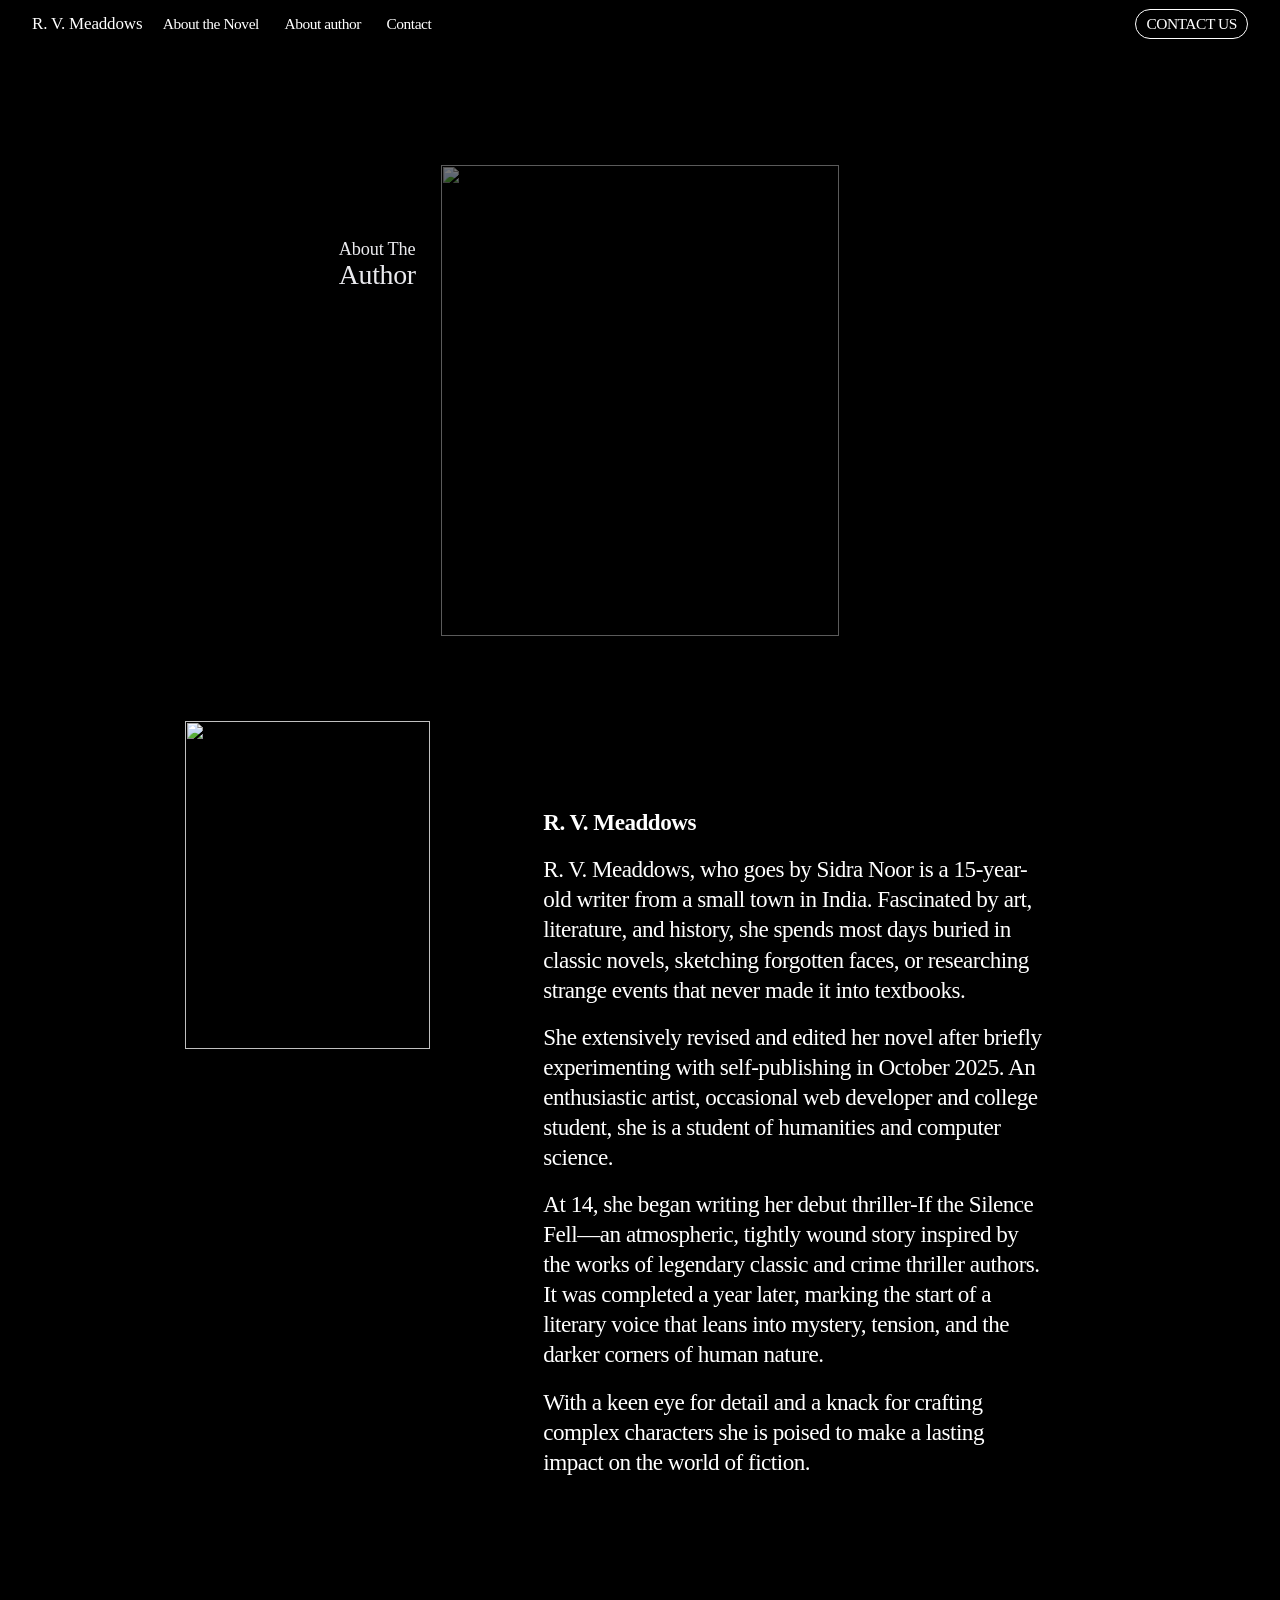
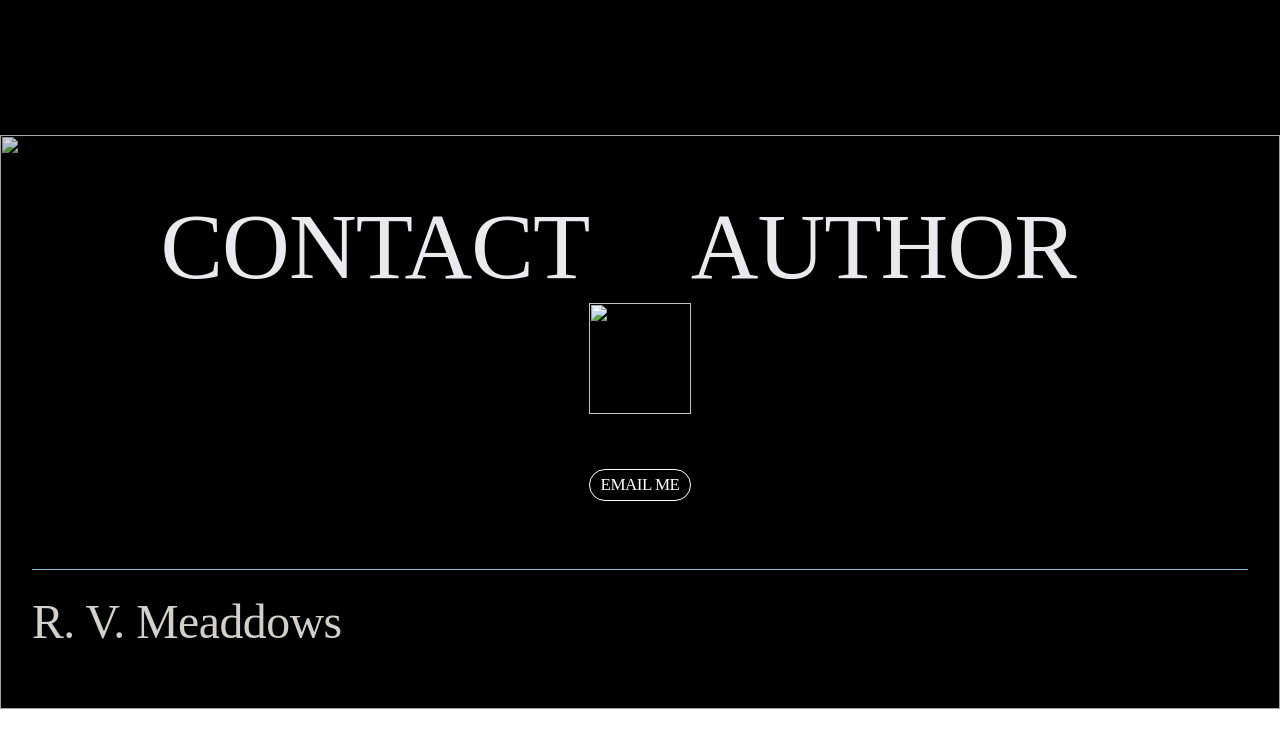
==== commit 5d7c52b2: "Update About The Author — R. V. Meaddows.html" ====
--- a/About The Author — R. V. Meaddows.html
+++ b/About The Author — R. V. Meaddows.html
@@ -459,7 +459,7 @@
                     " data-animation-role="header-element">
                     
                       <div class="header-title-text">
-                        <a id="site-title" href="https://rvmeaddows.squarespace.com/" data-animation-role="header-element">R. V. Meaddows</a>
+                        <a id="site-title" href="index.html" data-animation-role="header-element">R. V. Meaddows</a>
                       </div>
                     
                     
@@ -476,7 +476,7 @@
 
   
     <div class="header-nav-item header-nav-item--collection">
-      <a href="https://rvmeaddows.squarespace.com/about-the-novel" data-animation-role="header-element">
+      <a href="About the Novel — R. V. Meaddows.html" data-animation-role="header-element">
         About the Novel
       </a>
     </div>
@@ -486,8 +486,8 @@
 
 
   
-    <div class="header-nav-item header-nav-item--collection header-nav-item--active">
-      <a href="https://rvmeaddows.squarespace.com/about" data-animation-role="header-element" aria-current="page">
+    <div class="header-nav-item header-nav-item--collection">
+      <a href="About the Author — R. V. Meaddows.html" data-animation-role="header-element">
         About author
       </a>
     </div>
@@ -498,7 +498,7 @@
 
   
     <div class="header-nav-item header-nav-item--collection">
-      <a href="https://rvmeaddows.squarespace.com/contact" data-animation-role="header-element">
+      <a href="Contact — R. V. Meaddows.html" data-animation-role="header-element">
         Contact
       </a>
     </div>
@@ -540,7 +540,7 @@
 
               
                 <div class="header-actions-action header-actions-action--cta" data-animation-role="header-element">
-                  <a class="btn btn--border theme-btn--primary-inverse sqs-button-element--primary" href="https://rvmeaddows.squarespace.com/contact">
+                  <a class="btn btn--border theme-btn--primary-inverse sqs-button-element--primary" href="Contact — R. V. Meaddows.html">
                     CONTACT US
                   </a>
                 </div>
@@ -605,7 +605,7 @@
                     " data-animation-role="header-element">
                     
                       <div class="header-title-text">
-                        <a id="site-title" href="https://rvmeaddows.squarespace.com/" data-animation-role="header-element">R. V. Meaddows</a>
+                        <a id="site-title" href="index.html" data-animation-role="header-element">R. V. Meaddows</a>
                       </div>
                     
                     
@@ -622,7 +622,7 @@
 
   
     <div class="header-nav-item header-nav-item--collection">
-      <a href="https://rvmeaddows.squarespace.com/about-the-novel" data-animation-role="header-element">
+      <a href="About the Novel — R. V. Meaddows.html" data-animation-role="header-element">
         About the Novel
       </a>
     </div>
@@ -632,8 +632,8 @@
 
 
   
-    <div class="header-nav-item header-nav-item--collection header-nav-item--active">
-      <a href="https://rvmeaddows.squarespace.com/about" data-animation-role="header-element" aria-current="page">
+    <div class="header-nav-item header-nav-item--collection">
+      <a href="About the Author — R. V. Meaddows.html" data-animation-role="header-element">
         About author
       </a>
     </div>
@@ -644,7 +644,7 @@
 
   
     <div class="header-nav-item header-nav-item--collection">
-      <a href="https://rvmeaddows.squarespace.com/contact" data-animation-role="header-element">
+      <a href="Contact — R. V. Meaddows.html" data-animation-role="header-element">
         Contact
       </a>
     </div>
@@ -741,191 +741,191 @@
       
       
       " data-section-theme="black" data-current-styles="{
-&quot;layout&quot;: &quot;navLeft&quot;,
-&quot;action&quot;: {
-&quot;href&quot;: &quot;/contact&quot;,
-&quot;buttonText&quot;: &quot;CONTACT US&quot;,
-&quot;newWindow&quot;: false
-},
-&quot;showSocial&quot;: false,
-&quot;socialOptions&quot;: {
-&quot;socialBorderShape&quot;: &quot;none&quot;,
-&quot;socialBorderStyle&quot;: &quot;outline&quot;,
-&quot;socialBorderThickness&quot;: {
-&quot;unit&quot;: &quot;px&quot;,
-&quot;value&quot;: 1.0
-}
-},
-&quot;menuOverlayTheme&quot;: &quot;black&quot;,
-&quot;menuOverlayAnimation&quot;: &quot;fade&quot;,
-&quot;cartStyle&quot;: &quot;cart&quot;,
-&quot;cartText&quot;: &quot;Cart&quot;,
-&quot;showEmptyCartState&quot;: true,
-&quot;cartOptions&quot;: {
-&quot;iconType&quot;: &quot;solid-7&quot;,
-&quot;cartBorderShape&quot;: &quot;none&quot;,
-&quot;cartBorderStyle&quot;: &quot;outline&quot;,
-&quot;cartBorderThickness&quot;: {
-&quot;unit&quot;: &quot;px&quot;,
-&quot;value&quot;: 1.0
-}
-},
-&quot;showButton&quot;: true,
-&quot;showCart&quot;: false,
-&quot;showAccountLogin&quot;: false,
-&quot;headerStyle&quot;: &quot;dynamic&quot;,
-&quot;languagePicker&quot;: {
-&quot;enabled&quot;: false,
-&quot;iconEnabled&quot;: false,
-&quot;iconType&quot;: &quot;globe&quot;,
-&quot;flagShape&quot;: &quot;shiny&quot;,
-&quot;languageFlags&quot;: [ ]
-},
-&quot;iconOptions&quot;: {
-&quot;desktopDropdownIconOptions&quot;: {
-&quot;size&quot;: {
-&quot;unit&quot;: &quot;em&quot;,
-&quot;value&quot;: 1.0
-},
-&quot;iconSpacing&quot;: {
-&quot;unit&quot;: &quot;em&quot;,
-&quot;value&quot;: 0.35
-},
-&quot;strokeWidth&quot;: {
-&quot;unit&quot;: &quot;px&quot;,
-&quot;value&quot;: 1.0
-},
-&quot;endcapType&quot;: &quot;square&quot;,
-&quot;folderDropdownIcon&quot;: &quot;none&quot;,
-&quot;languagePickerIcon&quot;: &quot;openArrowHead&quot;
-},
-&quot;mobileDropdownIconOptions&quot;: {
-&quot;size&quot;: {
-&quot;unit&quot;: &quot;em&quot;,
-&quot;value&quot;: 1.0
-},
-&quot;iconSpacing&quot;: {
-&quot;unit&quot;: &quot;em&quot;,
-&quot;value&quot;: 0.15
-},
-&quot;strokeWidth&quot;: {
-&quot;unit&quot;: &quot;px&quot;,
-&quot;value&quot;: 0.5
-},
-&quot;endcapType&quot;: &quot;square&quot;,
-&quot;folderDropdownIcon&quot;: &quot;openArrowHead&quot;,
-&quot;languagePickerIcon&quot;: &quot;openArrowHead&quot;
-}
-},
-&quot;mobileOptions&quot;: {
-&quot;layout&quot;: &quot;logoLeftNavRight&quot;,
-&quot;menuIconOptions&quot;: {
-&quot;style&quot;: &quot;doubleLineHamburger&quot;,
-&quot;thickness&quot;: {
-&quot;unit&quot;: &quot;px&quot;,
-&quot;value&quot;: 1.0
-}
-}
-},
-&quot;solidOptions&quot;: {
-&quot;headerOpacity&quot;: {
-&quot;unit&quot;: &quot;%&quot;,
-&quot;value&quot;: 100.0
-},
-&quot;blurBackground&quot;: {
-&quot;enabled&quot;: false,
-&quot;blurRadius&quot;: {
-&quot;unit&quot;: &quot;px&quot;,
-&quot;value&quot;: 12.0
-}
-},
-&quot;backgroundColor&quot;: {
-&quot;type&quot;: &quot;SITE_PALETTE_COLOR&quot;,
-&quot;sitePaletteColor&quot;: {
-&quot;colorName&quot;: &quot;white&quot;,
-&quot;alphaModifier&quot;: 1.0
-}
-},
-&quot;navigationColor&quot;: {
-&quot;type&quot;: &quot;SITE_PALETTE_COLOR&quot;,
-&quot;sitePaletteColor&quot;: {
-&quot;colorName&quot;: &quot;black&quot;,
-&quot;alphaModifier&quot;: 1.0
-}
-}
-},
-&quot;gradientOptions&quot;: {
-&quot;gradientType&quot;: &quot;faded&quot;,
-&quot;headerOpacity&quot;: {
-&quot;unit&quot;: &quot;%&quot;,
-&quot;value&quot;: 90.0
-},
-&quot;blurBackground&quot;: {
-&quot;enabled&quot;: false,
-&quot;blurRadius&quot;: {
-&quot;unit&quot;: &quot;px&quot;,
-&quot;value&quot;: 12.0
-}
-},
-&quot;backgroundColor&quot;: {
-&quot;type&quot;: &quot;SITE_PALETTE_COLOR&quot;,
-&quot;sitePaletteColor&quot;: {
-&quot;colorName&quot;: &quot;white&quot;,
-&quot;alphaModifier&quot;: 1.0
-}
-},
-&quot;navigationColor&quot;: {
-&quot;type&quot;: &quot;SITE_PALETTE_COLOR&quot;,
-&quot;sitePaletteColor&quot;: {
-&quot;colorName&quot;: &quot;black&quot;,
-&quot;alphaModifier&quot;: 1.0
-}
-}
-},
-&quot;dropShadowOptions&quot;: {
-&quot;enabled&quot;: false,
-&quot;blur&quot;: {
-&quot;unit&quot;: &quot;px&quot;,
-&quot;value&quot;: 12.0
-},
-&quot;spread&quot;: {
-&quot;unit&quot;: &quot;px&quot;,
-&quot;value&quot;: 0.0
-},
-&quot;distance&quot;: {
-&quot;unit&quot;: &quot;px&quot;,
-&quot;value&quot;: 12.0
-}
-},
-&quot;borderOptions&quot;: {
-&quot;enabled&quot;: false,
-&quot;position&quot;: &quot;allSides&quot;,
-&quot;thickness&quot;: {
-&quot;unit&quot;: &quot;px&quot;,
-&quot;value&quot;: 4.0
-},
-&quot;color&quot;: {
-&quot;type&quot;: &quot;SITE_PALETTE_COLOR&quot;,
-&quot;sitePaletteColor&quot;: {
-&quot;colorName&quot;: &quot;black&quot;,
-&quot;alphaModifier&quot;: 1.0
-}
-}
-},
-&quot;showPromotedElement&quot;: false,
-&quot;buttonVariant&quot;: &quot;primary&quot;,
-&quot;blurBackground&quot;: {
-&quot;enabled&quot;: false,
-&quot;blurRadius&quot;: {
-&quot;unit&quot;: &quot;px&quot;,
-&quot;value&quot;: 12.0
-}
-},
-&quot;headerOpacity&quot;: {
-&quot;unit&quot;: &quot;%&quot;,
-&quot;value&quot;: 100.0
-}
-}" data-section-id="overlay-nav" data-show-account-login="false" data-test="header-menu" style="padding-top: 50.7656px;">
+                                                                            &quot;layout&quot;: &quot;navLeft&quot;,
+                                                                            &quot;action&quot;: {
+                                                                              &quot;href&quot;: &quot;/contact&quot;,
+                                                                              &quot;buttonText&quot;: &quot;CONTACT US&quot;,
+                                                                              &quot;newWindow&quot;: false
+                                                                            },
+                                                                            &quot;showSocial&quot;: false,
+                                                                            &quot;socialOptions&quot;: {
+                                                                              &quot;socialBorderShape&quot;: &quot;none&quot;,
+                                                                              &quot;socialBorderStyle&quot;: &quot;outline&quot;,
+                                                                              &quot;socialBorderThickness&quot;: {
+                                                                                &quot;unit&quot;: &quot;px&quot;,
+                                                                                &quot;value&quot;: 1.0
+                                                                              }
+                                                                            },
+                                                                            &quot;menuOverlayTheme&quot;: &quot;black&quot;,
+                                                                            &quot;menuOverlayAnimation&quot;: &quot;fade&quot;,
+                                                                            &quot;cartStyle&quot;: &quot;cart&quot;,
+                                                                            &quot;cartText&quot;: &quot;Cart&quot;,
+                                                                            &quot;showEmptyCartState&quot;: true,
+                                                                            &quot;cartOptions&quot;: {
+                                                                              &quot;iconType&quot;: &quot;solid-7&quot;,
+                                                                              &quot;cartBorderShape&quot;: &quot;none&quot;,
+                                                                              &quot;cartBorderStyle&quot;: &quot;outline&quot;,
+                                                                              &quot;cartBorderThickness&quot;: {
+                                                                                &quot;unit&quot;: &quot;px&quot;,
+                                                                                &quot;value&quot;: 1.0
+                                                                              }
+                                                                            },
+                                                                            &quot;showButton&quot;: true,
+                                                                            &quot;showCart&quot;: false,
+                                                                            &quot;showAccountLogin&quot;: false,
+                                                                            &quot;headerStyle&quot;: &quot;dynamic&quot;,
+                                                                            &quot;languagePicker&quot;: {
+                                                                              &quot;enabled&quot;: false,
+                                                                              &quot;iconEnabled&quot;: false,
+                                                                              &quot;iconType&quot;: &quot;globe&quot;,
+                                                                              &quot;flagShape&quot;: &quot;shiny&quot;,
+                                                                              &quot;languageFlags&quot;: [ ]
+                                                                            },
+                                                                            &quot;iconOptions&quot;: {
+                                                                              &quot;desktopDropdownIconOptions&quot;: {
+                                                                                &quot;size&quot;: {
+                                                                                  &quot;unit&quot;: &quot;em&quot;,
+                                                                                  &quot;value&quot;: 1.0
+                                                                                },
+                                                                                &quot;iconSpacing&quot;: {
+                                                                                  &quot;unit&quot;: &quot;em&quot;,
+                                                                                  &quot;value&quot;: 0.35
+                                                                                },
+                                                                                &quot;strokeWidth&quot;: {
+                                                                                  &quot;unit&quot;: &quot;px&quot;,
+                                                                                  &quot;value&quot;: 1.0
+                                                                                },
+                                                                                &quot;endcapType&quot;: &quot;square&quot;,
+                                                                                &quot;folderDropdownIcon&quot;: &quot;none&quot;,
+                                                                                &quot;languagePickerIcon&quot;: &quot;openArrowHead&quot;
+                                                                              },
+                                                                              &quot;mobileDropdownIconOptions&quot;: {
+                                                                                &quot;size&quot;: {
+                                                                                  &quot;unit&quot;: &quot;em&quot;,
+                                                                                  &quot;value&quot;: 1.0
+                                                                                },
+                                                                                &quot;iconSpacing&quot;: {
+                                                                                  &quot;unit&quot;: &quot;em&quot;,
+                                                                                  &quot;value&quot;: 0.15
+                                                                                },
+                                                                                &quot;strokeWidth&quot;: {
+                                                                                  &quot;unit&quot;: &quot;px&quot;,
+                                                                                  &quot;value&quot;: 0.5
+                                                                                },
+                                                                                &quot;endcapType&quot;: &quot;square&quot;,
+                                                                                &quot;folderDropdownIcon&quot;: &quot;openArrowHead&quot;,
+                                                                                &quot;languagePickerIcon&quot;: &quot;openArrowHead&quot;
+                                                                              }
+                                                                            },
+                                                                            &quot;mobileOptions&quot;: {
+                                                                              &quot;layout&quot;: &quot;logoLeftNavRight&quot;,
+                                                                              &quot;menuIconOptions&quot;: {
+                                                                                &quot;style&quot;: &quot;doubleLineHamburger&quot;,
+                                                                                &quot;thickness&quot;: {
+                                                                                  &quot;unit&quot;: &quot;px&quot;,
+                                                                                  &quot;value&quot;: 1.0
+                                                                                }
+                                                                              }
+                                                                            },
+                                                                            &quot;solidOptions&quot;: {
+                                                                              &quot;headerOpacity&quot;: {
+                                                                                &quot;unit&quot;: &quot;%&quot;,
+                                                                                &quot;value&quot;: 100.0
+                                                                              },
+                                                                              &quot;blurBackground&quot;: {
+                                                                                &quot;enabled&quot;: false,
+                                                                                &quot;blurRadius&quot;: {
+                                                                                  &quot;unit&quot;: &quot;px&quot;,
+                                                                                  &quot;value&quot;: 12.0
+                                                                                }
+                                                                              },
+                                                                              &quot;backgroundColor&quot;: {
+                                                                                &quot;type&quot;: &quot;SITE_PALETTE_COLOR&quot;,
+                                                                                &quot;sitePaletteColor&quot;: {
+                                                                                  &quot;colorName&quot;: &quot;white&quot;,
+                                                                                  &quot;alphaModifier&quot;: 1.0
+                                                                                }
+                                                                              },
+                                                                              &quot;navigationColor&quot;: {
+                                                                                &quot;type&quot;: &quot;SITE_PALETTE_COLOR&quot;,
+                                                                                &quot;sitePaletteColor&quot;: {
+                                                                                  &quot;colorName&quot;: &quot;black&quot;,
+                                                                                  &quot;alphaModifier&quot;: 1.0
+                                                                                }
+                                                                              }
+                                                                            },
+                                                                            &quot;gradientOptions&quot;: {
+                                                                              &quot;gradientType&quot;: &quot;faded&quot;,
+                                                                              &quot;headerOpacity&quot;: {
+                                                                                &quot;unit&quot;: &quot;%&quot;,
+                                                                                &quot;value&quot;: 90.0
+                                                                              },
+                                                                              &quot;blurBackground&quot;: {
+                                                                                &quot;enabled&quot;: false,
+                                                                                &quot;blurRadius&quot;: {
+                                                                                  &quot;unit&quot;: &quot;px&quot;,
+                                                                                  &quot;value&quot;: 12.0
+                                                                                }
+                                                                              },
+                                                                              &quot;backgroundColor&quot;: {
+                                                                                &quot;type&quot;: &quot;SITE_PALETTE_COLOR&quot;,
+                                                                                &quot;sitePaletteColor&quot;: {
+                                                                                  &quot;colorName&quot;: &quot;white&quot;,
+                                                                                  &quot;alphaModifier&quot;: 1.0
+                                                                                }
+                                                                              },
+                                                                              &quot;navigationColor&quot;: {
+                                                                                &quot;type&quot;: &quot;SITE_PALETTE_COLOR&quot;,
+                                                                                &quot;sitePaletteColor&quot;: {
+                                                                                  &quot;colorName&quot;: &quot;black&quot;,
+                                                                                  &quot;alphaModifier&quot;: 1.0
+                                                                                }
+                                                                              }
+                                                                            },
+                                                                            &quot;dropShadowOptions&quot;: {
+                                                                              &quot;enabled&quot;: false,
+                                                                              &quot;blur&quot;: {
+                                                                                &quot;unit&quot;: &quot;px&quot;,
+                                                                                &quot;value&quot;: 12.0
+                                                                              },
+                                                                              &quot;spread&quot;: {
+                                                                                &quot;unit&quot;: &quot;px&quot;,
+                                                                                &quot;value&quot;: 0.0
+                                                                              },
+                                                                              &quot;distance&quot;: {
+                                                                                &quot;unit&quot;: &quot;px&quot;,
+                                                                                &quot;value&quot;: 12.0
+                                                                              }
+                                                                            },
+                                                                            &quot;borderOptions&quot;: {
+                                                                              &quot;enabled&quot;: false,
+                                                                              &quot;position&quot;: &quot;allSides&quot;,
+                                                                              &quot;thickness&quot;: {
+                                                                                &quot;unit&quot;: &quot;px&quot;,
+                                                                                &quot;value&quot;: 4.0
+                                                                              },
+                                                                              &quot;color&quot;: {
+                                                                                &quot;type&quot;: &quot;SITE_PALETTE_COLOR&quot;,
+                                                                                &quot;sitePaletteColor&quot;: {
+                                                                                  &quot;colorName&quot;: &quot;black&quot;,
+                                                                                  &quot;alphaModifier&quot;: 1.0
+                                                                                }
+                                                                              }
+                                                                            },
+                                                                            &quot;showPromotedElement&quot;: false,
+                                                                            &quot;buttonVariant&quot;: &quot;primary&quot;,
+                                                                            &quot;blurBackground&quot;: {
+                                                                              &quot;enabled&quot;: false,
+                                                                              &quot;blurRadius&quot;: {
+                                                                                &quot;unit&quot;: &quot;px&quot;,
+                                                                                &quot;value&quot;: 12.0
+                                                                              }
+                                                                            },
+                                                                            &quot;headerOpacity&quot;: {
+                                                                              &quot;unit&quot;: &quot;%&quot;,
+                                                                              &quot;value&quot;: 100.0
+                                                                            }
+                                                                          }" data-section-id="overlay-nav" data-show-account-login="false" data-test="header-menu" style="padding-top: 50.7656px;">
       <div class="header-menu-bg theme-bg--primary"></div>
       <div class="header-menu-nav">
         <nav class="header-menu-nav-list">
@@ -940,7 +940,7 @@
         
           
             <div class="container header-menu-nav-item header-menu-nav-item--collection">
-              <a href="https://rvmeaddows.squarespace.com/about-the-novel">
+              <a href="About the Novel — R. V. Meaddows.html">
                 <div class="header-menu-nav-item-content">
                   About the Novel
                 </div>
@@ -953,8 +953,8 @@
       
         
           
-            <div class="container header-menu-nav-item header-menu-nav-item--collection header-menu-nav-item--active">
-              <a href="https://rvmeaddows.squarespace.com/about" aria-current="page">
+            <div class="container header-menu-nav-item header-menu-nav-item--collection">
+              <a href="About the Author — R. V. Meaddows.html">
                 <div class="header-menu-nav-item-content">
                   About author
                 </div>
@@ -968,7 +968,7 @@
         
           
             <div class="container header-menu-nav-item header-menu-nav-item--collection">
-              <a href="https://rvmeaddows.squarespace.com/contact">
+              <a href="Contact — R. V. Meaddows.html">
                 <div class="header-menu-nav-item-content">
                   Contact
                 </div>
@@ -989,7 +989,7 @@
             
             
             <div class="header-menu-cta">
-              <a class="theme-btn--primary btn sqs-button-element--primary" href="https://rvmeaddows.squarespace.com/contact">
+              <a class="theme-btn--primary btn sqs-button-element--primary" href="Contact — R. V. Meaddows.html">
                 CONTACT US
               </a>
             </div>
@@ -998,6 +998,9 @@
       </div>
     </div>
   </header>
+
+
+
 
 
 
@@ -2869,4 +2872,4 @@
 
   
 
-<div id="yui3-css-stamp" style="position: absolute !important; visibility: hidden !important"></div></body></html>+<div id="yui3-css-stamp" style="position: absolute !important; visibility: hidden !important"></div></body></html>
